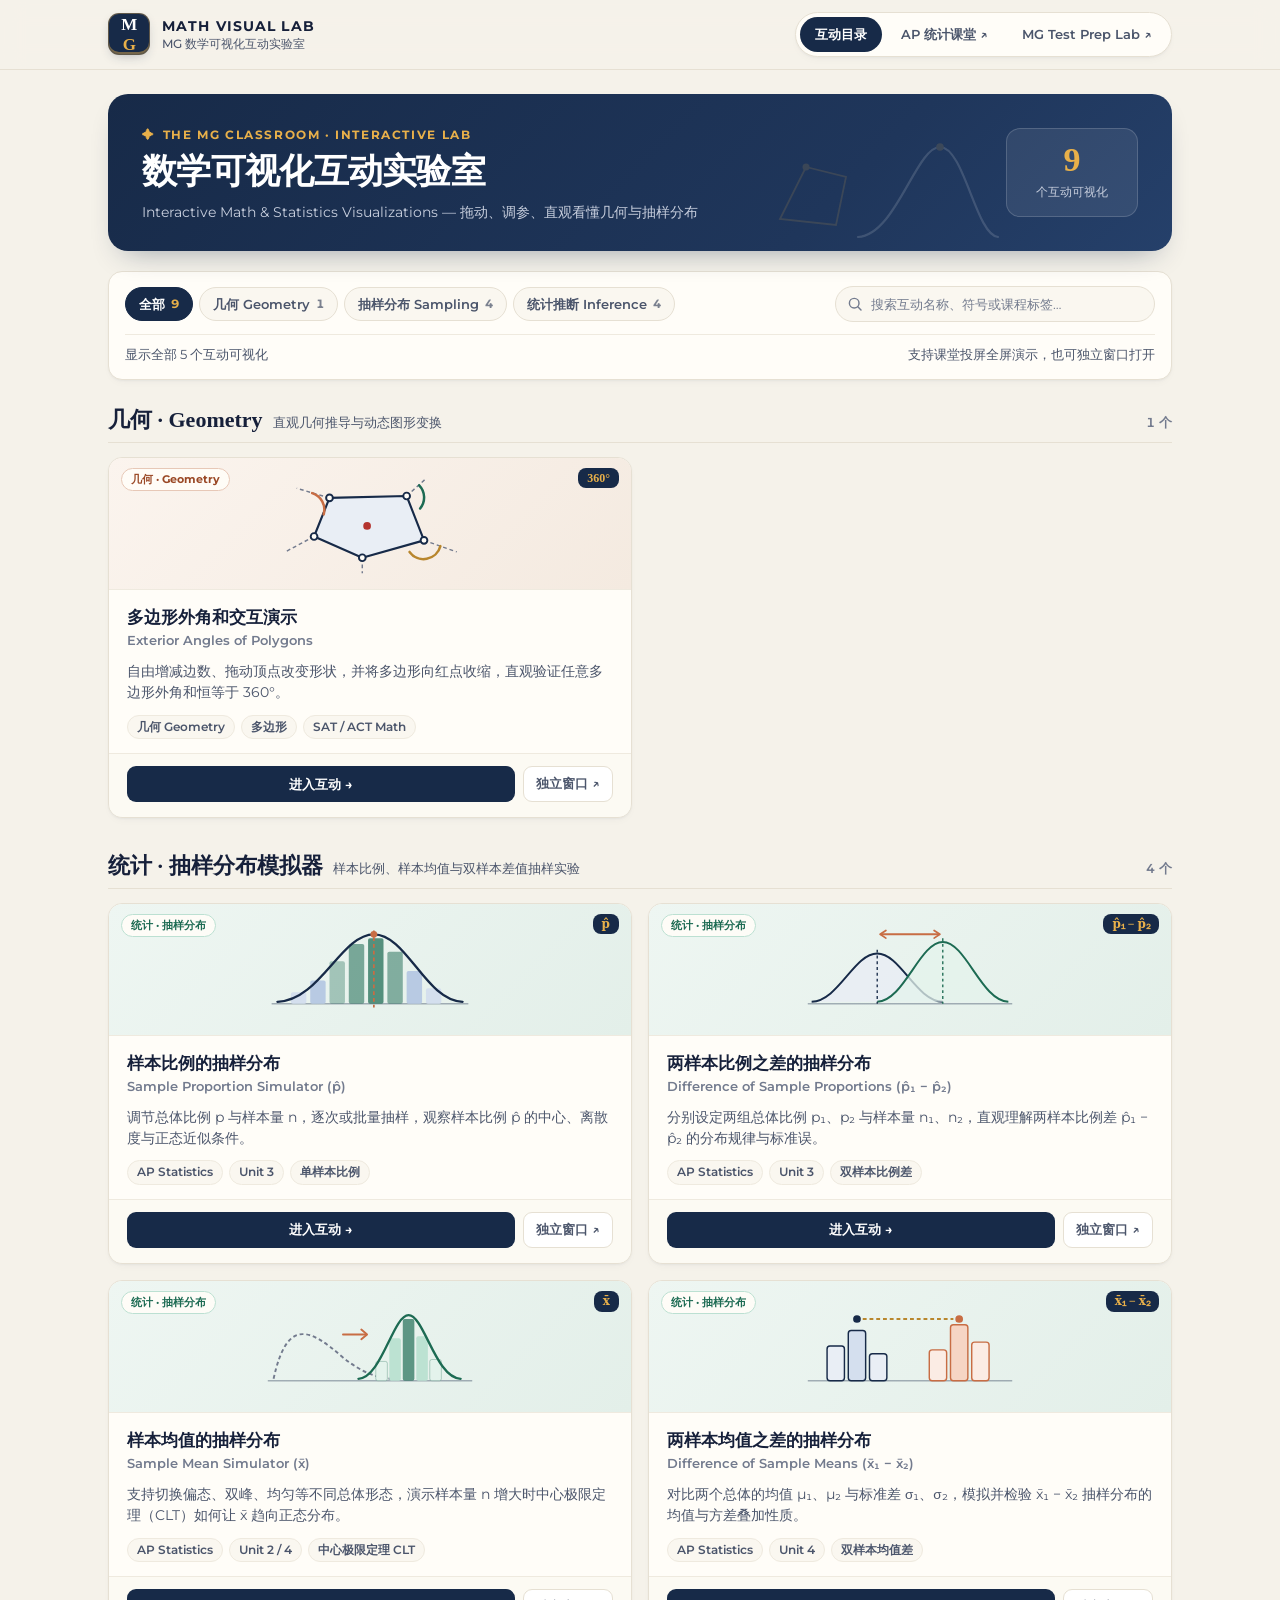
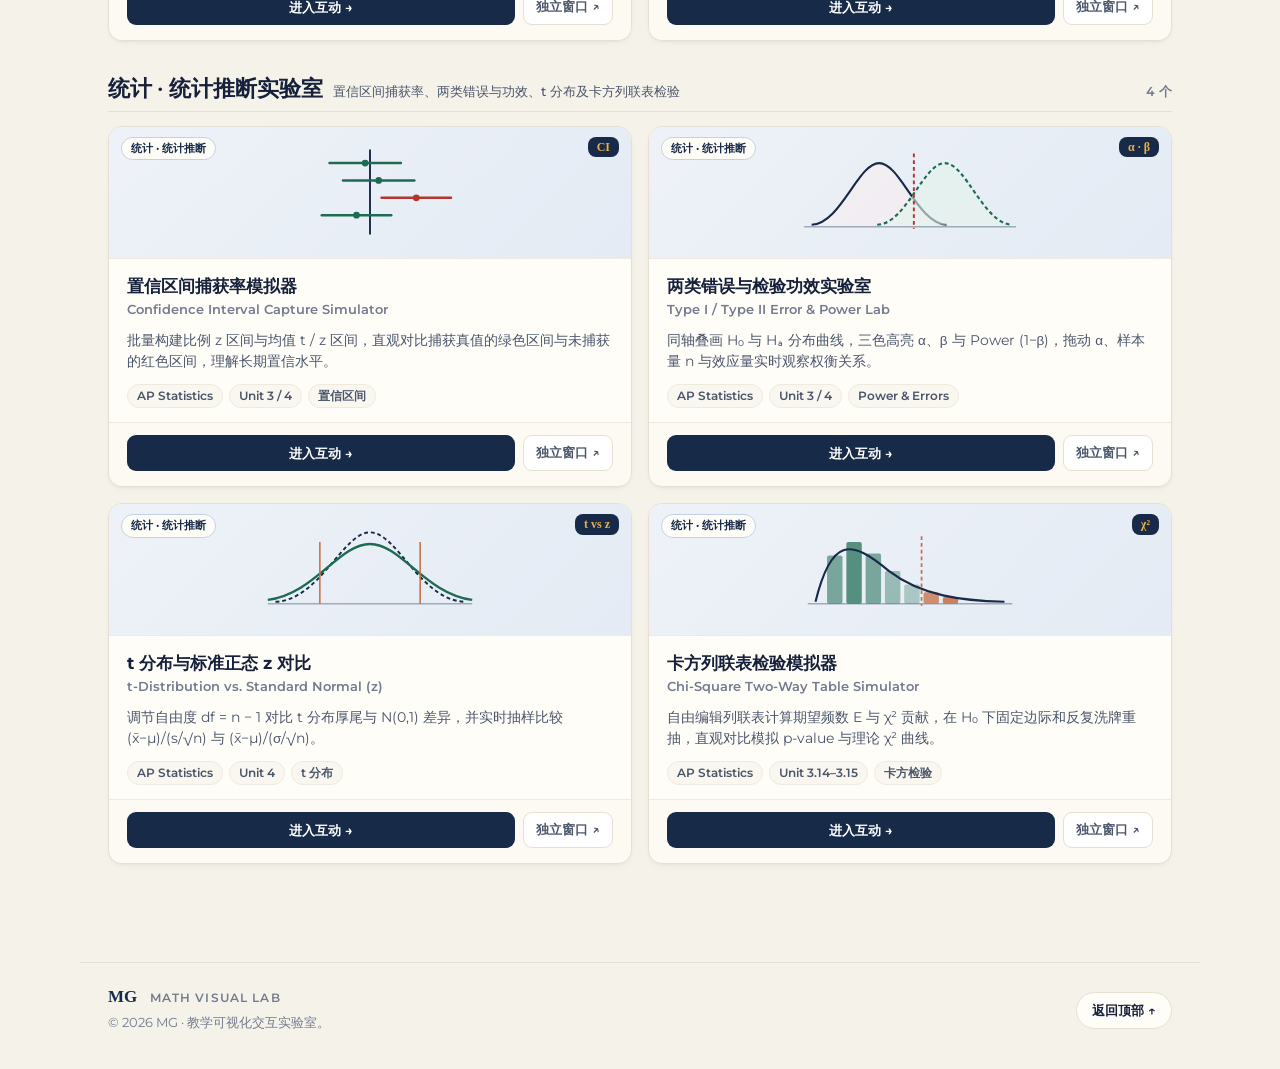
==== index.html @ a01792d6 "Add 4 AP Statistics inference simulators (CI capture, errors & power, t vs z, chi-square)" ====
<!doctype html>
<html lang="zh-CN">
<head>
<meta charset="utf-8">
<meta name="viewport" content="width=device-width, initial-scale=1">
<title>MG Math Visual Lab · 数学可视化互动实验室</title>
<meta name="description" content="MG 数学可视化互动实验室：整合几何交互演示与 AP Statistics 抽样分布模拟器。">
<link rel="icon" href="data:image/svg+xml,%3Csvg%20xmlns%3D%22http%3A%2F%2Fwww.w3.org%2F2000%2Fsvg%22%20viewBox%3D%220%200%2040%2040%22%3E%3Crect%20width%3D%2240%22%20height%3D%2240%22%20rx%3D%2210%22%20fill%3D%22%23172A48%22%2F%3E%3Ctext%20x%3D%2220%22%20y%3D%2226%22%20text-anchor%3D%22middle%22%20font-family%3D%22Georgia%2Cserif%22%20font-size%3D%2218%22%20font-weight%3D%22700%22%20fill%3D%22%23E8B04A%22%3EMG%3C%2Ftext%3E%3C%2Fsvg%3E">
<link rel="preload" href="fonts/Montserrat-Variable.woff2" as="font" type="font/woff2" crossorigin>
<link rel="stylesheet" href="styles.css?v=1">
</head>
<body>
<a class="skip" href="#main">跳转到内容</a>
<header class="site-header">
  <div class="header-inner">
    <a class="brand" href="index.html">
      <span class="mark" aria-hidden="true">M<em>G</em></span>
      <span class="brand-text">
        <strong>MATH VISUAL LAB</strong>
        <small>MG 数学可视化互动实验室</small>
      </span>
    </a>
    <nav class="site-nav" aria-label="主导航">
      <a href="index.html" aria-current="page">互动目录</a>
      <a href="https://stats.mgpreplab.com/" target="_blank" rel="noopener">AP 统计课堂 ↗</a>
      <a href="https://mgpreplab.com/" target="_blank" rel="noopener">MG Test Prep Lab ↗</a>
    </nav>
  </div>
</header>

<main id="main">
  <section class="hero">
    <div class="hero-copy">
      <p class="eyebrow"><span aria-hidden="true">✦</span> THE MG CLASSROOM · INTERACTIVE LAB</p>
      <h1>数学可视化互动实验室</h1>
      <p class="hero-sub">Interactive Math &amp; Statistics Visualizations — 拖动、调参、直观看懂几何与抽样分布</p>
    </div>
    <div class="hero-stat">
      <strong id="total-count">9</strong>
      <span>个互动可视化</span>
    </div>
  </section>

  <section class="toolbar" aria-label="筛选与搜索互动模块">
    <div class="toolbar-row">
      <div class="filter-pills" role="group" aria-label="按学科分类筛选">
        <button type="button" class="filter-pill" data-filter="all" aria-pressed="true">全部 <span class="pill-n" id="count-all">9</span></button>
        <button type="button" class="filter-pill" data-filter="geometry" aria-pressed="false">几何 Geometry <span class="pill-n" id="count-geometry">1</span></button>
        <button type="button" class="filter-pill" data-filter="sampling" aria-pressed="false">抽样分布 Sampling <span class="pill-n" id="count-sampling">4</span></button>
        <button type="button" class="filter-pill" data-filter="inference" aria-pressed="false">统计推断 Inference <span class="pill-n" id="count-inference">4</span></button>
      </div>
      <div class="search-box">
        <svg class="search-ico" viewBox="0 0 20 20" fill="none" stroke="currentColor" stroke-width="1.8" stroke-linecap="round" stroke-linejoin="round" aria-hidden="true">
          <circle cx="9" cy="9" r="6"/><path d="M13.5 13.5L17.5 17.5"/>
        </svg>
        <input type="search" id="filter-search" placeholder="搜索互动名称、符号或课程标签…" aria-label="搜索可视化互动">
        <button type="button" class="search-clear" id="filter-clear" aria-label="清空搜索" hidden>×</button>
      </div>
    </div>
    <div class="toolbar-meta">
      <span id="filter-status" aria-live="polite">显示全部 5 个互动可视化</span>
      <span>支持课堂投屏全屏演示，也可独立窗口打开</span>
    </div>
  </section>

  <div id="catalog-root"></div>

  <div class="empty-state" id="filter-empty" hidden>
    <strong>没有找到匹配的互动可视化</strong>
    <p>试试清空搜索关键词或切换回「全部」查看全部实验模块。</p>
    <button type="button" class="empty-reset" id="filter-reset">显示全部模块</button>
  </div>
</main>

<footer class="site-footer">
  <div class="footer-brand">
    <strong>MG <span>MATH VISUAL LAB</span></strong>
    <p>© 2026 MG · 教学可视化交互实验室。</p>
  </div>
  <a class="back-top" href="#main">返回顶部 ↑</a>
</footer>

<script src="tools.js?v=1"></script>
<script>
(() => {
  const tools = window.MG_MATH_TOOLS || [];
  const root = document.getElementById('catalog-root');
  const pills = [...document.querySelectorAll('.filter-pill')];
  const input = document.getElementById('filter-search');
  const clearBtn = document.getElementById('filter-clear');
  const statusEl = document.getElementById('filter-status');
  const emptyEl = document.getElementById('filter-empty');
  const resetBtn = document.getElementById('filter-reset');

  const GROUPS = [
    { key: 'geometry', title: '几何 · Geometry', sub: '直观几何推导与动态图形变换' },
    { key: 'sampling', title: '统计 · 抽样分布模拟器', sub: '样本比例、样本均值与双样本差值抽样实验' },
    { key: 'inference', title: '统计 · 统计推断实验室', sub: '置信区间捕获率、两类错误与功效、t 分布及卡方列联表检验' }
  ];

  const esc = s => String(s ?? '').replace(/[&<>"']/g, c => ({
    '&': '&amp;', '<': '&lt;', '>': '&gt;', '"': '&quot;', "'": '&#39;'
  }[c]));

  document.getElementById('total-count').textContent = tools.length;
  document.getElementById('count-all').textContent = tools.length;
  document.getElementById('count-geometry').textContent = tools.filter(t => t.category === 'geometry').length;
  document.getElementById('count-sampling').textContent = tools.filter(t => t.category === 'sampling').length;
  document.getElementById('count-inference').textContent = tools.filter(t => t.category === 'inference').length;

  root.innerHTML = GROUPS.map(group => {
    const items = tools.filter(t => t.category === group.key);
    if (!items.length) return '';
    return `
      <section class="cat-section" data-group="${group.key}" aria-labelledby="sec-${group.key}">
        <div class="cat-head">
          <div class="cat-title">
            <h2 id="sec-${group.key}">${esc(group.title)}</h2>
            <span class="cat-sub">${esc(group.sub)}</span>
          </div>
          <span class="cat-count">${items.length} 个</span>
        </div>
        <div class="tools-grid">
          ${items.map(item => `
            <article class="tool-card cat-${esc(item.category)}" data-cat="${esc(item.category)}" data-search="${esc((item.titleZh + ' ' + item.titleEn + ' ' + item.desc + ' ' + item.symbol + ' ' + item.tags.join(' ')).toLowerCase())}">
              <div class="tool-thumb">
                <span class="thumb-badge">${esc(item.categoryLabel)}</span>
                <span class="thumb-symbol">${esc(item.symbol)}</span>
                ${item.svg}
              </div>
              <div class="tool-body">
                <h3 class="tool-title-zh">${esc(item.titleZh)}</h3>
                <p class="tool-title-en" lang="en">${esc(item.titleEn)}</p>
                <p class="tool-desc">${esc(item.desc)}</p>
                <div class="tool-tags">
                  ${item.tags.map(tag => `<span class="tool-tag">${esc(tag)}</span>`).join('')}
                </div>
              </div>
              <div class="tool-foot">
                <a class="btn-primary" href="viewer.html?tool=${encodeURIComponent(item.id)}">进入互动 →</a>
                <a class="btn-secondary" href="${esc(item.path)}" target="_blank" rel="noopener" aria-label="在新窗口独立打开 ${esc(item.titleZh)}">独立窗口 ↗</a>
              </div>
            </article>
          `).join('')}
        </div>
      </section>
    `;
  }).join('');

  const sections = [...root.querySelectorAll('.cat-section')];
  const cards = [...root.querySelectorAll('.tool-card')];
  let activeFilter = 'all';

  function apply() {
    const q = (input.value || '').trim().toLowerCase();
    clearBtn.hidden = q.length === 0;
    let visible = 0;

    for (const card of cards) {
      const catOk = activeFilter === 'all' || card.dataset.cat === activeFilter;
      const textOk = !q || (card.dataset.search || '').includes(q);
      const show = catOk && textOk;
      card.hidden = !show;
      if (show) visible += 1;
    }

    for (const sec of sections) {
      const secCards = [...sec.querySelectorAll('.tool-card')];
      const shown = secCards.filter(c => !c.hidden).length;
      sec.hidden = shown === 0;
      const countEl = sec.querySelector('.cat-count');
      if (countEl) countEl.textContent = `${shown} 个`;
    }

    emptyEl.hidden = visible > 0;
    statusEl.textContent = (visible === tools.length && activeFilter === 'all' && !q)
      ? `显示全部 ${tools.length} 个互动可视化`
      : `已筛选显示 ${visible} / ${tools.length} 个互动可视化`;
  }

  for (const pill of pills) {
    pill.addEventListener('click', () => {
      activeFilter = pill.dataset.filter;
      for (const p of pills) p.setAttribute('aria-pressed', String(p === pill));
      apply();
    });
  }

  input.addEventListener('input', apply);
  clearBtn.addEventListener('click', () => {
    input.value = '';
    input.focus();
    apply();
  });
  resetBtn.addEventListener('click', () => {
    activeFilter = 'all';
    input.value = '';
    for (const p of pills) p.setAttribute('aria-pressed', String(p.dataset.filter === 'all'));
    apply();
  });
})();
</script>
</body>
</html>
---- styles.css ----
/* ==========================================================
   MG Math Visual Lab — Warm Paper Academic Design System
   Self-hosted Montserrat + editorial serif; zero external dependencies.
   ========================================================== */
@font-face {
  font-family: "Montserrat";
  src: url("fonts/Montserrat-Variable.woff2") format("woff2");
  font-style: normal;
  font-weight: 100 900;
  font-display: swap;
}

:root {
  --ground: #F5F2EA;
  --surface: #FFFDF8;
  --surface-2: #FAF7F0;
  --line: #E6E0D3;
  --line-soft: #EFEADF;
  --navy: #172A48;
  --navy-2: #223B63;
  --navy-soft: #E9EEF5;
  --navy-text: #C7CEDD;
  --ink: #16203A;
  --ink-2: #4B556B;
  --ink-3: #737B8E;
  --accent: #C86D44;
  --accent-soft: #FBECE4;
  --gold: #B8862D;
  --gold-soft: #FBF1DB;
  --gold-bright: #E8B04A;
  --sage: #1D6B53;
  --sage-soft: #E4F3EC;
  --serif: "Iowan Old Style", "Palatino Linotype", "Charter", "Georgia", "Songti SC", "STSong", "Noto Serif SC", serif;
  --sans: "Montserrat", -apple-system, BlinkMacSystemFont, "Segoe UI", "PingFang SC", "Hiragino Sans GB", "Microsoft YaHei", "Noto Sans SC", sans-serif;
  --r-sm: 8px;
  --r-md: 14px;
  --r-lg: 20px;
  --shadow-sm: 0 1px 2px rgba(23, 42, 72, 0.04), 0 4px 12px -6px rgba(23, 42, 72, 0.08);
  --shadow-md: 0 2px 6px rgba(23, 42, 72, 0.05), 0 14px 28px -12px rgba(23, 42, 72, 0.14);
  --t: background-color 0.16s ease, border-color 0.16s ease, color 0.16s ease, box-shadow 0.18s ease, transform 0.16s ease;
}

*, *::before, *::after {
  box-sizing: border-box;
}

html {
  scroll-behavior: smooth;
  -webkit-text-size-adjust: 100%;
}

body {
  margin: 0;
  min-height: 100vh;
  display: flex;
  flex-direction: column;
  background: var(--ground);
  color: var(--ink);
  font: 400 15px/1.6 var(--sans);
  -webkit-font-smoothing: antialiased;
}

a {
  color: inherit;
  text-decoration: none;
}

button, input, select {
  font: inherit;
  color: inherit;
}

:focus-visible {
  outline: 2.5px solid var(--gold);
  outline-offset: 2px;
  border-radius: var(--r-sm);
}

.skip {
  position: fixed;
  left: 16px;
  top: -100px;
  z-index: 100;
  padding: 10px 16px;
  border-radius: var(--r-sm);
  background: var(--navy);
  color: #fff;
  font-size: 13px;
  font-weight: 600;
  box-shadow: var(--shadow-md);
}

.skip:focus {
  top: 12px;
}

[hidden] {
  display: none !important;
}

/* ---------- Header ---------- */
.site-header {
  position: sticky;
  top: 0;
  z-index: 40;
  background: rgba(245, 242, 234, 0.9);
  backdrop-filter: saturate(1.2) blur(12px);
  -webkit-backdrop-filter: saturate(1.2) blur(12px);
  border-bottom: 1px solid var(--line);
}

.header-inner {
  width: 100%;
  max-width: 1120px;
  margin: 0 auto;
  padding: 12px 28px;
  display: flex;
  align-items: center;
  justify-content: space-between;
  gap: 20px;
}

.brand {
  display: inline-flex;
  align-items: center;
  gap: 12px;
  min-width: 0;
}

.mark {
  flex: none;
  width: 42px;
  height: 42px;
  border-radius: 11px;
  background: var(--navy);
  color: #fff;
  display: grid;
  place-items: center;
  font: 700 17px/1 var(--serif);
  letter-spacing: -0.04em;
  border: 1px solid rgba(232, 176, 74, 0.35);
  box-shadow: inset 0 -2px 0 rgba(232, 176, 74, 0.45), 0 4px 12px -4px rgba(23, 42, 72, 0.32);
  transition: var(--t);
}

.mark em {
  font-style: normal;
  color: var(--gold-bright);
}

.brand:hover .mark {
  background: var(--navy-2);
  transform: translateY(-1px);
}

.brand-text {
  display: flex;
  flex-direction: column;
  line-height: 1.2;
}

.brand-text strong {
  font-size: 14px;
  font-weight: 700;
  letter-spacing: 0.08em;
  color: var(--ink);
}

.brand-text small {
  margin-top: 2px;
  font-size: 12px;
  font-weight: 500;
  color: var(--ink-2);
}

.site-nav {
  display: flex;
  align-items: center;
  gap: 4px;
  padding: 4px;
  background: var(--surface);
  border: 1px solid var(--line);
  border-radius: 999px;
  box-shadow: var(--shadow-sm);
}

.site-nav a {
  padding: 7px 15px;
  border-radius: 999px;
  font-size: 13px;
  font-weight: 600;
  color: var(--ink-2);
  white-space: nowrap;
  transition: var(--t);
}

.site-nav a:hover {
  background: var(--surface-2);
  color: var(--ink);
}

.site-nav a[aria-current="page"] {
  background: var(--navy);
  color: #fff;
}

/* ---------- Main Container ---------- */
main {
  width: 100%;
  max-width: 1120px;
  margin: 0 auto;
  padding: 24px 28px 64px;
  flex: 1;
}

/* ---------- Compact Navy Editorial Hero ---------- */
.hero {
  position: relative;
  overflow: hidden;
  display: flex;
  align-items: center;
  justify-content: space-between;
  gap: 24px;
  margin-bottom: 20px;
  padding: 28px 34px;
  border-radius: var(--r-lg);
  background: linear-gradient(135deg, #172A48 0%, #1F365B 68%, #25406A 100%);
  color: #fff;
  box-shadow: 0 14px 30px -16px rgba(23, 42, 72, 0.45);
}

.hero::after {
  content: "";
  position: absolute;
  right: 170px;
  bottom: 0;
  width: 260px;
  height: 126px;
  pointer-events: none;
  opacity: 0.14;
  background: url("data:image/svg+xml,%3Csvg xmlns='http://www.w3.org/2000/svg' viewBox='0 0 260 126'%3E%3Cpolygon points='38,94 64,42 104,52 94,100' fill='none' stroke='%23E8B04A' stroke-width='1.8'/%3E%3Ccircle cx='64' cy='42' r='3.5' fill='%23E8B04A'/%3E%3Cpath d='M116 112 C 154 110, 174 22, 198 22 S 234 110, 256 112' fill='none' stroke='%23FFFFFF' stroke-width='2.2' stroke-linecap='round'/%3E%3Ccircle cx='198' cy='22' r='3.8' fill='%23E8B04A'/%3E%3C/svg%3E") no-repeat center / contain;
}

.hero-copy {
  position: relative;
  z-index: 1;
  min-width: 0;
}

.eyebrow {
  display: inline-flex;
  align-items: center;
  gap: 7px;
  margin: 0 0 8px;
  font-size: 11.5px;
  font-weight: 700;
  letter-spacing: 0.14em;
  text-transform: uppercase;
  color: var(--gold-bright);
}

.hero h1 {
  margin: 0;
  font: 600 clamp(25px, 3.2vw, 35px)/1.16 var(--serif);
  letter-spacing: -0.02em;
  color: #fff;
}

.hero-sub {
  margin: 8px 0 0;
  font-size: 14px;
  color: var(--navy-text);
  max-width: 600px;
}

.hero-stat {
  position: relative;
  z-index: 1;
  flex: none;
  display: flex;
  flex-direction: column;
  align-items: center;
  justify-content: center;
  min-width: 132px;
  padding: 14px 18px;
  border-radius: var(--r-md);
  background: rgba(255, 255, 255, 0.08);
  border: 1px solid rgba(255, 255, 255, 0.16);
  text-align: center;
}

.hero-stat strong {
  font: 600 34px/1 var(--serif);
  color: var(--gold-bright);
  font-variant-numeric: tabular-nums;
}

.hero-stat span {
  margin-top: 5px;
  font-size: 12px;
  font-weight: 500;
  color: var(--navy-text);
  white-space: nowrap;
}

/* ---------- Toolbar ---------- */
.toolbar {
  display: flex;
  flex-direction: column;
  gap: 12px;
  margin-bottom: 26px;
  padding: 14px 16px;
  border-radius: var(--r-md);
  background: var(--surface);
  border: 1px solid var(--line);
  box-shadow: var(--shadow-sm);
}

.toolbar-row {
  display: flex;
  align-items: center;
  justify-content: space-between;
  gap: 12px;
  flex-wrap: wrap;
}

.filter-pills {
  display: flex;
  align-items: center;
  gap: 6px;
  flex-wrap: wrap;
}

.filter-pill {
  display: inline-flex;
  align-items: center;
  gap: 6px;
  min-height: 34px;
  padding: 0 13px;
  border-radius: 999px;
  border: 1px solid var(--line);
  background: var(--surface-2);
  color: var(--ink-2);
  font-size: 13px;
  font-weight: 600;
  cursor: pointer;
  transition: var(--t);
}

.filter-pill:hover {
  border-color: #CFC6B4;
  color: var(--ink);
  background: #fff;
}

.filter-pill[aria-pressed="true"] {
  background: var(--navy);
  border-color: var(--navy);
  color: #fff;
}

.filter-pill .pill-n {
  font-size: 11.5px;
  font-weight: 700;
  opacity: 0.72;
  font-variant-numeric: tabular-nums;
}

.filter-pill[aria-pressed="true"] .pill-n {
  color: var(--gold-bright);
  opacity: 1;
}

.search-box {
  position: relative;
  display: flex;
  align-items: center;
  flex: 1 1 240px;
  max-width: 320px;
  min-width: 200px;
}

.search-ico {
  position: absolute;
  left: 12px;
  width: 16px;
  height: 16px;
  color: var(--ink-3);
  pointer-events: none;
}

.search-box input {
  width: 100%;
  height: 36px;
  padding: 0 32px 0 35px;
  border-radius: 999px;
  border: 1px solid var(--line);
  background: var(--surface-2);
  font-size: 13px;
  color: var(--ink);
  transition: var(--t);
}

.search-box input::placeholder {
  color: var(--ink-3);
}

.search-box input:focus {
  outline: none;
  background: #fff;
  border-color: var(--navy);
  box-shadow: 0 0 0 3px rgba(23, 42, 72, 0.1);
}

.search-clear {
  position: absolute;
  right: 6px;
  width: 24px;
  height: 24px;
  border: 0;
  border-radius: 50%;
  background: var(--line-soft);
  color: var(--ink-2);
  font-size: 14px;
  line-height: 1;
  cursor: pointer;
  display: grid;
  place-items: center;
}

.toolbar-meta {
  display: flex;
  align-items: center;
  justify-content: space-between;
  gap: 12px;
  flex-wrap: wrap;
  padding-top: 10px;
  border-top: 1px solid var(--line-soft);
  font-size: 12.5px;
  color: var(--ink-2);
}

/* ---------- Category Sections & Tool Cards ---------- */
.cat-section {
  margin-bottom: 34px;
}

.cat-head {
  display: flex;
  align-items: baseline;
  justify-content: space-between;
  gap: 12px;
  flex-wrap: wrap;
  margin-bottom: 14px;
  padding-bottom: 8px;
  border-bottom: 1px solid var(--line);
}

.cat-title {
  display: flex;
  align-items: baseline;
  gap: 10px;
  flex-wrap: wrap;
}

.cat-head h2 {
  margin: 0;
  font: 600 22px/1.25 var(--serif);
  color: var(--ink);
}

.cat-sub {
  font-size: 13px;
  font-weight: 500;
  color: var(--ink-2);
}

.cat-count {
  font-size: 12.5px;
  font-weight: 600;
  color: var(--ink-3);
  font-variant-numeric: tabular-nums;
}

.tools-grid {
  display: grid;
  grid-template-columns: repeat(2, minmax(0, 1fr));
  gap: 16px;
}

.tool-card {
  display: flex;
  flex-direction: column;
  overflow: hidden;
  border-radius: var(--r-md);
  background: var(--surface);
  border: 1px solid var(--line);
  box-shadow: var(--shadow-sm);
  transition: var(--t);
}

.tool-card:hover {
  border-color: #CFC6B4;
  box-shadow: var(--shadow-md);
  transform: translateY(-2px);
}

.tool-thumb {
  position: relative;
  height: 132px;
  padding: 12px 16px;
  background: linear-gradient(135deg, var(--surface-2) 0%, #F2EDE1 100%);
  border-bottom: 1px solid var(--line-soft);
  display: flex;
  align-items: center;
  justify-content: center;
}

.tool-card.cat-geometry .tool-thumb {
  background: linear-gradient(135deg, #FBF4EE 0%, #F4EAE0 100%);
}

.tool-card.cat-sampling .tool-thumb {
  background: linear-gradient(135deg, #EEF6F2 0%, #E3EFE9 100%);
}

.tool-card.cat-inference .tool-thumb {
  background: linear-gradient(135deg, #EEF2F8 0%, #E4EBF4 100%);
}

.tool-thumb svg {
  width: 100%;
  max-width: 260px;
  height: 108px;
}

.thumb-badge {
  position: absolute;
  top: 10px;
  left: 12px;
  padding: 2px 9px;
  border-radius: 999px;
  font-size: 11px;
  font-weight: 700;
  background: rgba(255, 253, 248, 0.92);
  border: 1px solid var(--line);
  color: var(--ink);
}

.cat-geometry .thumb-badge {
  color: #9A4825;
  border-color: #E7C8B7;
}

.cat-sampling .thumb-badge {
  color: var(--sage);
  border-color: #BCE0D2;
}

.cat-inference .thumb-badge {
  color: var(--navy);
  border-color: #C3D1E4;
}

.thumb-symbol {
  position: absolute;
  top: 10px;
  right: 12px;
  padding: 2px 9px;
  border-radius: 8px;
  background: var(--navy);
  color: var(--gold-bright);
  font: 700 12px/1.4 var(--serif);
}

.tool-body {
  flex: 1;
  padding: 16px 18px 14px;
  display: flex;
  flex-direction: column;
}

.tool-title-zh {
  margin: 0;
  font-size: 17px;
  font-weight: 700;
  line-height: 1.3;
  color: var(--ink);
}

.tool-title-en {
  margin: 3px 0 0;
  font-size: 12.5px;
  font-weight: 600;
  color: var(--ink-3);
}

.tool-desc {
  margin: 10px 0 12px;
  font-size: 13.5px;
  line-height: 1.55;
  color: var(--ink-2);
}

.tool-tags {
  display: flex;
  flex-wrap: wrap;
  gap: 6px;
  margin-top: auto;
}

.tool-tag {
  padding: 2px 9px;
  border-radius: 999px;
  background: var(--surface-2);
  border: 1px solid var(--line-soft);
  font-size: 11.5px;
  font-weight: 600;
  color: var(--ink-2);
}

.tool-foot {
  display: flex;
  align-items: center;
  gap: 8px;
  padding: 12px 18px 15px;
  border-top: 1px solid var(--line-soft);
  background: rgba(250, 247, 240, 0.55);
}

.btn-primary {
  flex: 1;
  display: inline-flex;
  align-items: center;
  justify-content: center;
  gap: 6px;
  min-height: 36px;
  padding: 0 14px;
  border-radius: 9px;
  background: var(--navy);
  color: #fff;
  font-size: 13px;
  font-weight: 650;
  transition: var(--t);
}

.btn-primary:hover {
  background: var(--navy-2);
}

.btn-secondary {
  display: inline-flex;
  align-items: center;
  justify-content: center;
  gap: 5px;
  min-height: 36px;
  padding: 0 12px;
  border-radius: 9px;
  background: #fff;
  border: 1px solid var(--line);
  color: var(--ink-2);
  font-size: 12.5px;
  font-weight: 600;
  white-space: nowrap;
  transition: var(--t);
}

.btn-secondary:hover {
  border-color: var(--navy);
  color: var(--navy);
  background: var(--navy-soft);
}

/* ---------- Empty State & Footer ---------- */
.empty-state {
  padding: 40px 24px;
  border-radius: var(--r-md);
  background: var(--surface);
  border: 1px dashed var(--line);
  text-align: center;
  color: var(--ink-2);
}

.empty-state strong {
  display: block;
  font-size: 16px;
  color: var(--ink);
  margin-bottom: 6px;
}

.empty-state p {
  margin: 0 0 14px;
  font-size: 13.5px;
}

.empty-reset {
  padding: 7px 16px;
  border-radius: 999px;
  border: 1px solid var(--navy);
  background: var(--navy);
  color: #fff;
  font-size: 13px;
  font-weight: 600;
  cursor: pointer;
}

.site-footer {
  width: 100%;
  max-width: 1120px;
  margin: 0 auto;
  padding: 24px 28px 36px;
  border-top: 1px solid var(--line);
  display: flex;
  align-items: center;
  justify-content: space-between;
  gap: 20px;
  color: var(--ink-3);
  font-size: 12.5px;
}

.footer-brand strong {
  font: 700 17px/1.2 var(--serif);
  color: var(--navy);
}

.footer-brand strong span {
  margin-left: 8px;
  font: 600 11.5px/1 var(--sans);
  letter-spacing: 0.1em;
  color: var(--ink-3);
}

.footer-brand p {
  margin: 5px 0 0;
}

.back-top {
  flex: none;
  padding: 7px 15px;
  border-radius: 999px;
  border: 1px solid var(--line);
  background: var(--surface);
  color: var(--ink);
  font-size: 13px;
  font-weight: 600;
  white-space: nowrap;
}

.back-top:hover {
  border-color: var(--navy);
  background: var(--navy);
  color: #fff;
}

/* ---------- Unified Viewer Shell (viewer.html) ---------- */
body.viewer-page {
  height: 100dvh;
  min-height: 0;
  overflow: hidden;
  background: var(--navy);
}

.viewer-bar {
  flex: none;
  min-height: 52px;
  padding: 8px 16px;
  background: var(--navy);
  color: #fff;
  border-bottom: 1px solid rgba(255, 255, 255, 0.14);
  display: flex;
  align-items: center;
  justify-content: space-between;
  gap: 12px;
}

.viewer-left {
  display: flex;
  align-items: center;
  gap: 10px;
  min-width: 0;
}

.viewer-back {
  display: inline-flex;
  align-items: center;
  gap: 5px;
  min-height: 34px;
  padding: 0 12px;
  border-radius: 999px;
  background: rgba(255, 255, 255, 0.1);
  border: 1px solid rgba(255, 255, 255, 0.18);
  color: #fff;
  font-size: 12.5px;
  font-weight: 600;
  white-space: nowrap;
  transition: var(--t);
}

.viewer-back:hover {
  background: rgba(255, 255, 255, 0.2);
}

.viewer-cat {
  flex: none;
  padding: 2px 9px;
  border-radius: 999px;
  background: rgba(232, 176, 74, 0.18);
  border: 1px solid rgba(232, 176, 74, 0.35);
  color: var(--gold-bright);
  font-size: 11px;
  font-weight: 700;
  white-space: nowrap;
}

.viewer-title {
  margin: 0;
  font-size: 14.5px;
  font-weight: 650;
  color: #fff;
  white-space: nowrap;
  overflow: hidden;
  text-overflow: ellipsis;
}

.viewer-title small {
  margin-left: 8px;
  font-size: 12px;
  font-weight: 500;
  color: var(--navy-text);
}

.viewer-right {
  display: flex;
  align-items: center;
  gap: 8px;
  flex: none;
}

.viewer-select {
  min-height: 34px;
  max-width: 240px;
  padding: 0 10px;
  border-radius: 8px;
  border: 1px solid rgba(255, 255, 255, 0.22);
  background: rgba(255, 255, 255, 0.1);
  color: #fff;
  font-size: 12.5px;
  font-weight: 600;
  cursor: pointer;
}

.viewer-select option,
.viewer-select optgroup {
  background: #172A48;
  color: #fff;
}

.viewer-btn {
  display: inline-flex;
  align-items: center;
  justify-content: center;
  gap: 5px;
  min-height: 34px;
  padding: 0 12px;
  border-radius: 8px;
  border: 1px solid rgba(255, 255, 255, 0.2);
  background: rgba(255, 255, 255, 0.08);
  color: #fff;
  font-size: 12.5px;
  font-weight: 600;
  cursor: pointer;
  white-space: nowrap;
  transition: var(--t);
}

.viewer-btn:hover {
  background: rgba(255, 255, 255, 0.18);
}

.viewer-btn.is-gold {
  background: var(--gold-bright);
  border-color: var(--gold-bright);
  color: var(--navy);
}

.viewer-btn.is-gold:hover {
  background: #f0be60;
}

.viewer-frame {
  flex: 1;
  width: 100%;
  min-height: 0;
  border: 0;
  background: #fff;
}

/* ---------- Responsive ---------- */
@media (max-width: 900px) {
  .viewer-title small,
  .viewer-cat {
    display: none;
  }
}

@media (max-width: 760px) {
  .tools-grid {
    grid-template-columns: 1fr;
  }
}

@media (max-width: 600px) {
  .header-inner {
    padding: 12px 16px;
    flex-direction: column;
    align-items: stretch;
    gap: 10px;
  }

  .site-nav {
    width: 100%;
    display: grid;
    grid-template-columns: repeat(3, minmax(0, 1fr));
  }

  .site-nav a {
    padding: 8px 4px;
    text-align: center;
    font-size: 12px;
  }

  main {
    padding: 16px 16px 44px;
  }

  .hero {
    flex-direction: column;
    align-items: flex-start;
    padding: 22px 20px;
    gap: 14px;
  }

  .hero::after {
    right: -20px;
    bottom: -6px;
    width: 180px;
    height: 90px;
  }

  .hero-stat {
    flex-direction: row;
    gap: 10px;
    min-width: 0;
    padding: 9px 14px;
  }

  .hero-stat strong {
    font-size: 24px;
  }

  .hero-stat span {
    margin-top: 0;
  }

  .search-box {
    max-width: none;
    width: 100%;
  }

  .viewer-bar {
    padding: 8px 10px;
    flex-wrap: wrap;
    gap: 8px;
  }

  .viewer-left {
    width: 100%;
  }

  .viewer-right {
    width: 100%;
  }

  .viewer-select {
    flex: 1;
    max-width: none;
  }

  .site-footer {
    padding: 20px 16px 32px;
    flex-direction: column;
    align-items: flex-start;
  }
}

@media (prefers-reduced-motion: reduce) {
  html {
    scroll-behavior: auto;
  }
  *, *::before, *::after {
    transition: none !important;
  }
}
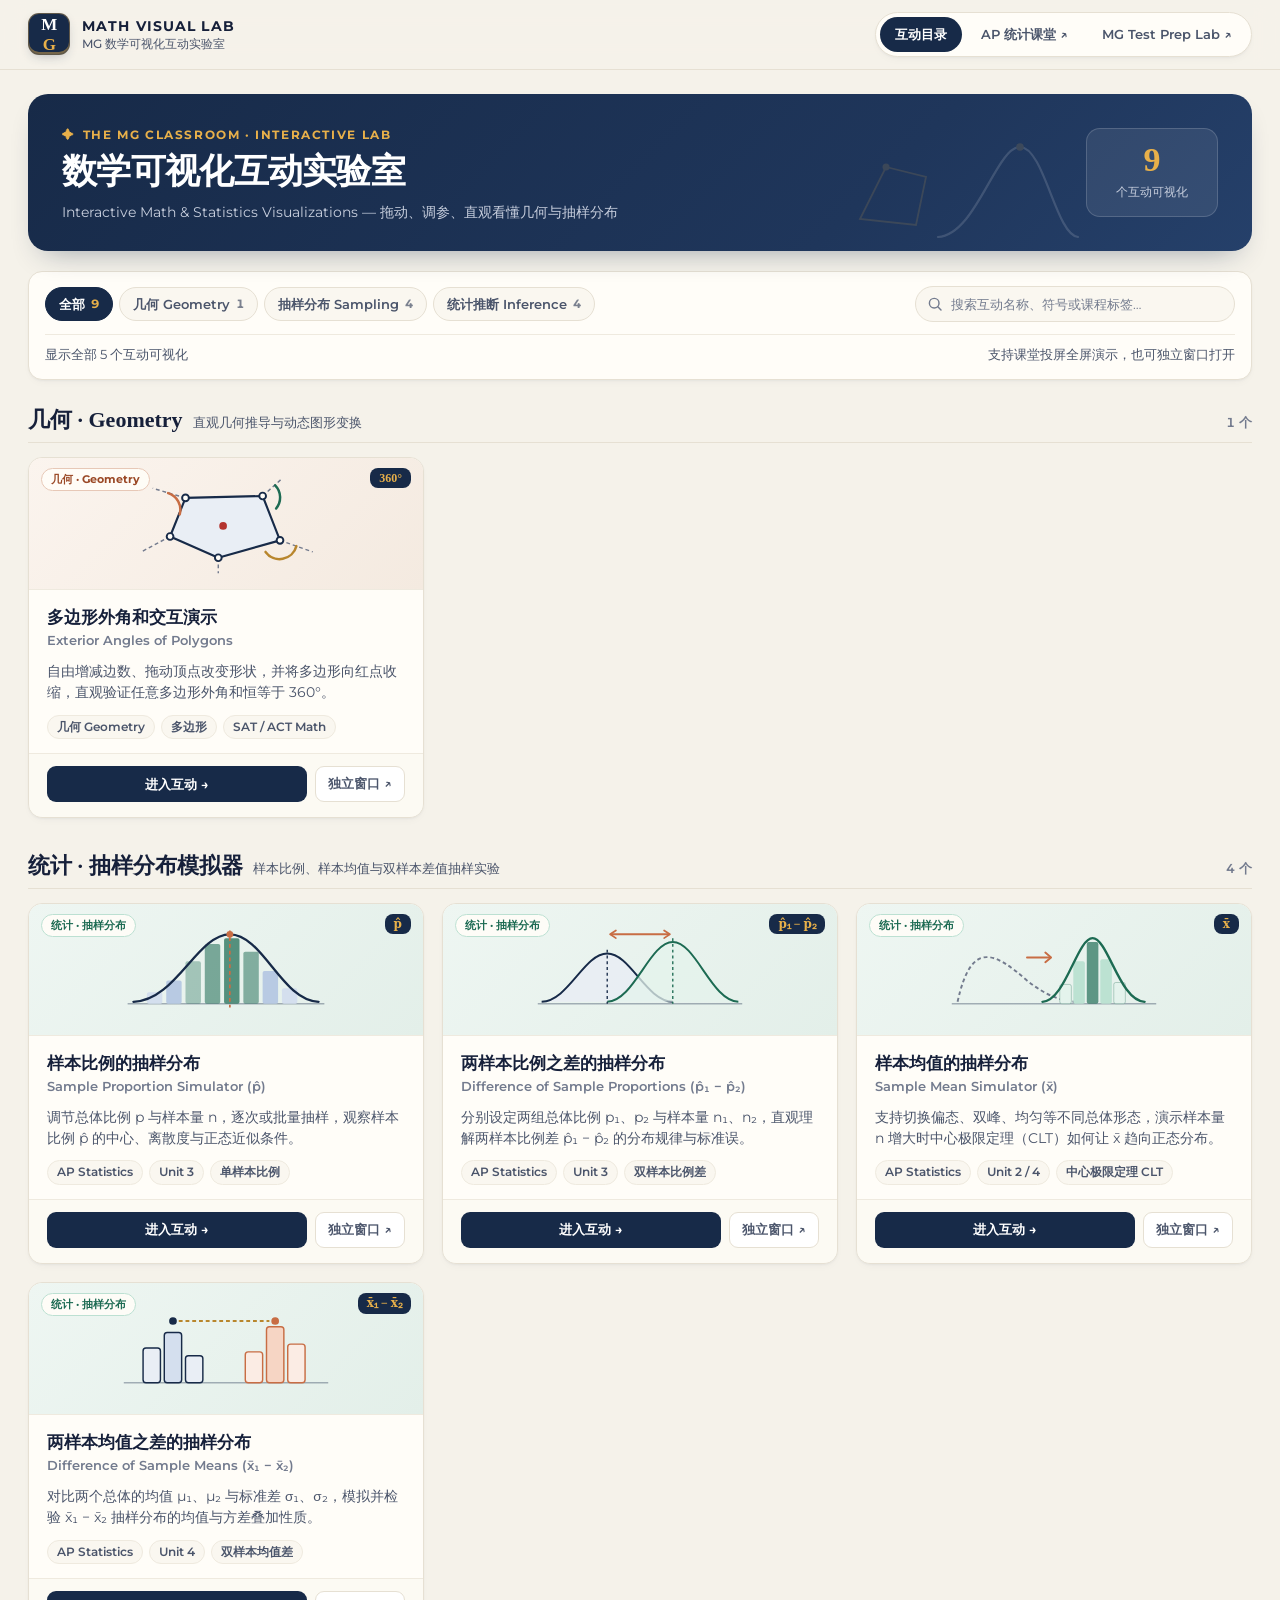
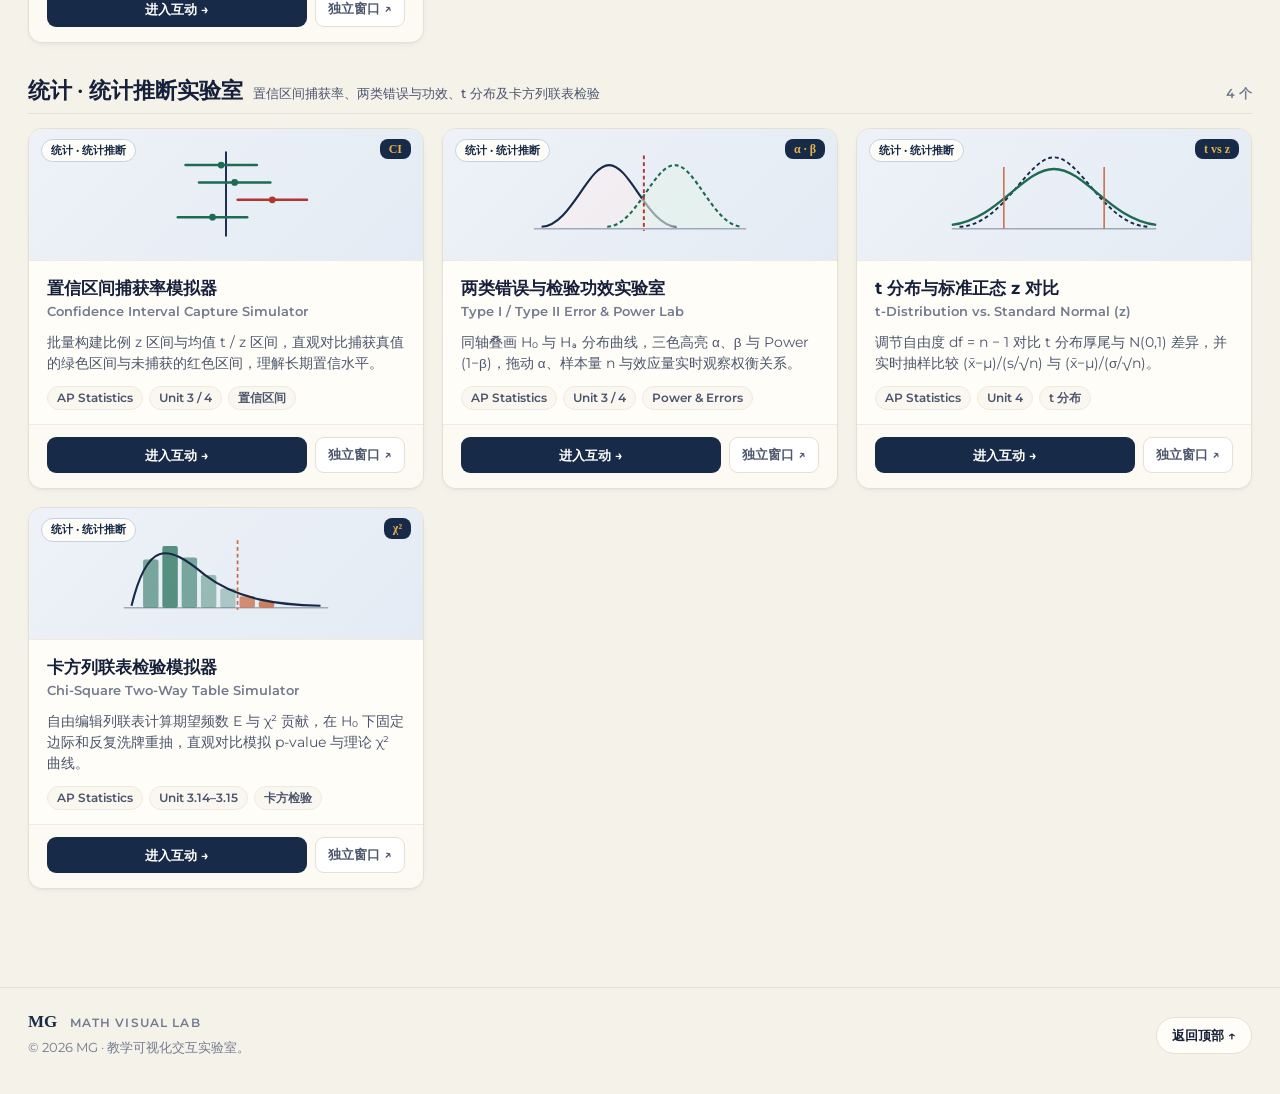
==== commit 4f19e4c5: "Widen catalog layout to 1360px with 3-column tool grid" ====
--- a/index.html
+++ b/index.html
@@ -7,7 +7,7 @@
 <meta name="description" content="MG 数学可视化互动实验室：整合几何交互演示与 AP Statistics 抽样分布模拟器。">
 <link rel="icon" href="data:image/svg+xml,%3Csvg%20xmlns%3D%22http%3A%2F%2Fwww.w3.org%2F2000%2Fsvg%22%20viewBox%3D%220%200%2040%2040%22%3E%3Crect%20width%3D%2240%22%20height%3D%2240%22%20rx%3D%2210%22%20fill%3D%22%23172A48%22%2F%3E%3Ctext%20x%3D%2220%22%20y%3D%2226%22%20text-anchor%3D%22middle%22%20font-family%3D%22Georgia%2Cserif%22%20font-size%3D%2218%22%20font-weight%3D%22700%22%20fill%3D%22%23E8B04A%22%3EMG%3C%2Ftext%3E%3C%2Fsvg%3E">
 <link rel="preload" href="fonts/Montserrat-Variable.woff2" as="font" type="font/woff2" crossorigin>
-<link rel="stylesheet" href="styles.css?v=1">
+<link rel="stylesheet" href="styles.css?v=2">
 </head>
 <body>
 <a class="skip" href="#main">跳转到内容</a>
@@ -80,7 +80,7 @@
   <a class="back-top" href="#main">返回顶部 ↑</a>
 </footer>
 
-<script src="tools.js?v=1"></script>
+<script src="tools.js?v=2"></script>
 <script>
 (() => {
   const tools = window.MG_MATH_TOOLS || [];
--- a/styles.css
+++ b/styles.css
@@ -111,7 +111,7 @@
 
 .header-inner {
   width: 100%;
-  max-width: 1120px;
+  max-width: 1360px;
   margin: 0 auto;
   padding: 12px 28px;
   display: flex;
@@ -207,7 +207,7 @@
 /* ---------- Main Container ---------- */
 main {
   width: 100%;
-  max-width: 1120px;
+  max-width: 1360px;
   margin: 0 auto;
   padding: 24px 28px 64px;
   flex: 1;
@@ -484,8 +484,8 @@
 
 .tools-grid {
   display: grid;
-  grid-template-columns: repeat(2, minmax(0, 1fr));
-  gap: 16px;
+  grid-template-columns: repeat(3, minmax(0, 1fr));
+  gap: 18px;
 }
 
 .tool-card {
@@ -706,7 +706,7 @@
 
 .site-footer {
   width: 100%;
-  max-width: 1120px;
+  max-width: 1360px;
   margin: 0 auto;
   padding: 24px 28px 36px;
   border-top: 1px solid var(--line);
@@ -903,7 +903,13 @@
   }
 }
 
-@media (max-width: 760px) {
+@media (max-width: 1020px) {
+  .tools-grid {
+    grid-template-columns: repeat(2, minmax(0, 1fr));
+  }
+}
+
+@media (max-width: 680px) {
   .tools-grid {
     grid-template-columns: 1fr;
   }
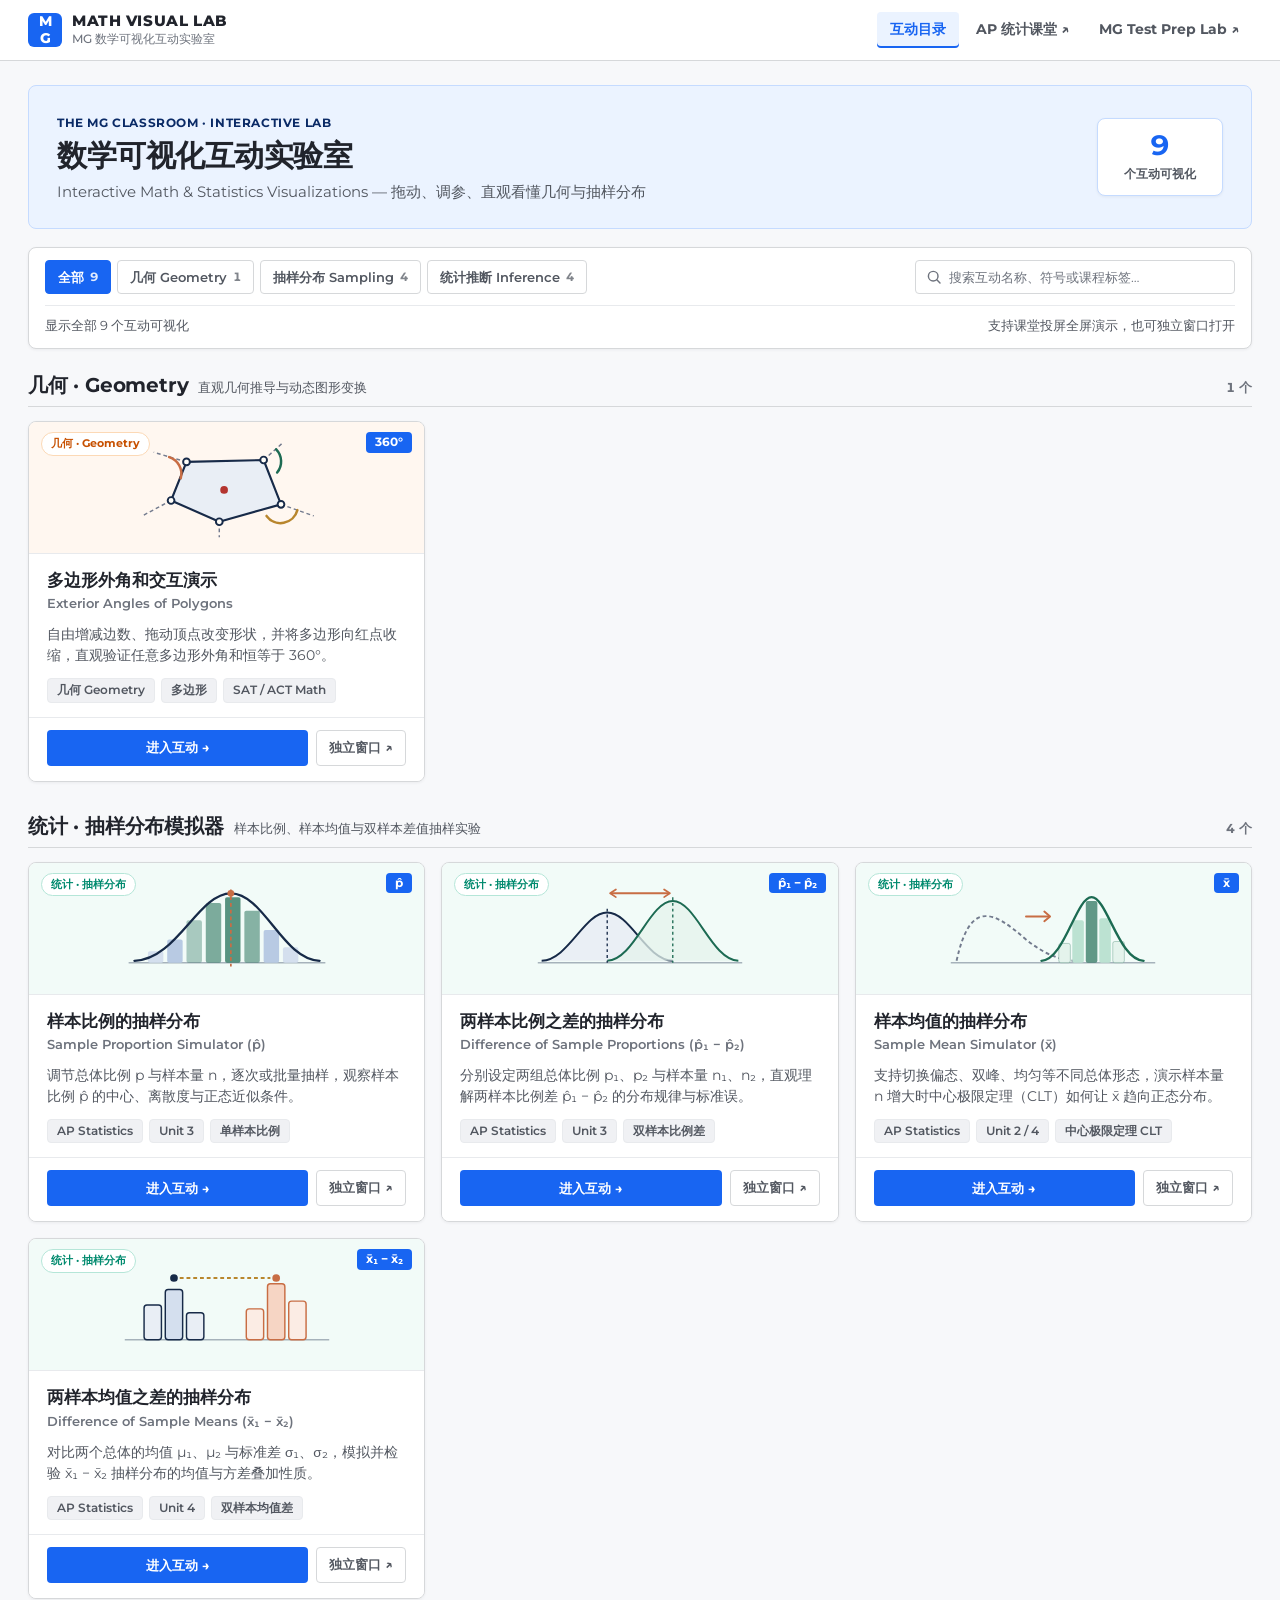
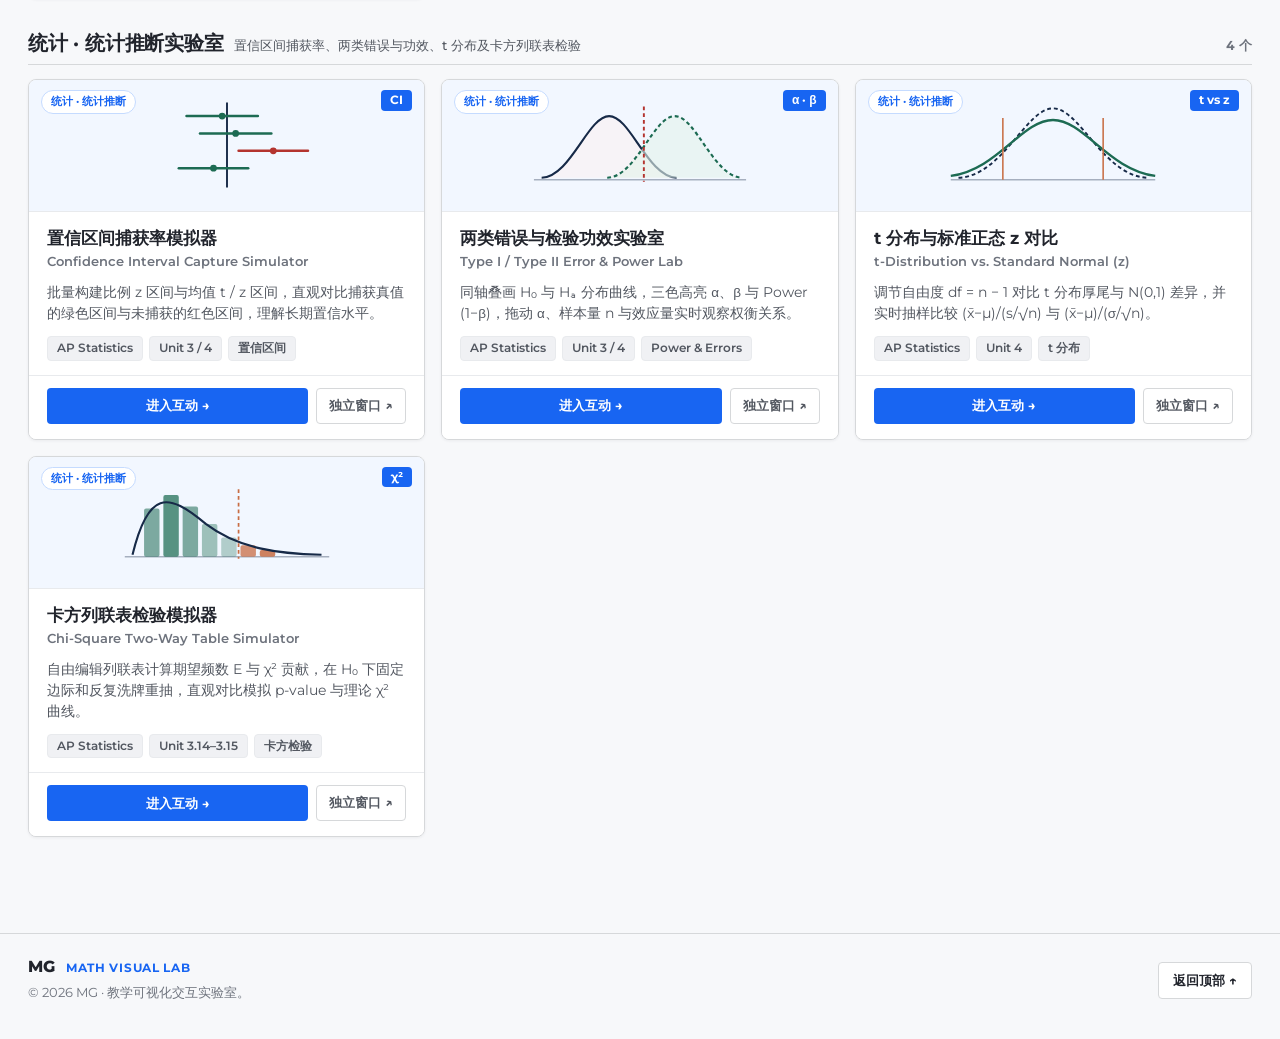
==== commit 0c77e766: "Unify Math Visual Lab to Khan Academy style" ====
--- a/index.html
+++ b/index.html
@@ -5,9 +5,9 @@
 <meta name="viewport" content="width=device-width, initial-scale=1">
 <title>MG Math Visual Lab · 数学可视化互动实验室</title>
 <meta name="description" content="MG 数学可视化互动实验室：整合几何交互演示与 AP Statistics 抽样分布模拟器。">
-<link rel="icon" href="data:image/svg+xml,%3Csvg%20xmlns%3D%22http%3A%2F%2Fwww.w3.org%2F2000%2Fsvg%22%20viewBox%3D%220%200%2040%2040%22%3E%3Crect%20width%3D%2240%22%20height%3D%2240%22%20rx%3D%2210%22%20fill%3D%22%23172A48%22%2F%3E%3Ctext%20x%3D%2220%22%20y%3D%2226%22%20text-anchor%3D%22middle%22%20font-family%3D%22Georgia%2Cserif%22%20font-size%3D%2218%22%20font-weight%3D%22700%22%20fill%3D%22%23E8B04A%22%3EMG%3C%2Ftext%3E%3C%2Fsvg%3E">
+<link rel="icon" href="data:image/svg+xml,%3Csvg%20xmlns%3D%22http%3A%2F%2Fwww.w3.org%2F2000%2Fsvg%22%20viewBox%3D%220%200%2040%2040%22%3E%3Crect%20width%3D%2240%22%20height%3D%2240%22%20rx%3D%228%22%20fill%3D%22%231865F2%22%2F%3E%3Ctext%20x%3D%2220%22%20y%3D%2225%22%20text-anchor%3D%22middle%22%20font-family%3D%22system-ui%2Csans-serif%22%20font-size%3D%2216%22%20font-weight%3D%22800%22%20fill%3D%22%23FFFFFF%22%3EMG%3C%2Ftext%3E%3C%2Fsvg%3E">
 <link rel="preload" href="fonts/Montserrat-Variable.woff2" as="font" type="font/woff2" crossorigin>
-<link rel="stylesheet" href="styles.css?v=2">
+<link rel="stylesheet" href="styles.css?v=20261127-ka1">
 </head>
 <body>
 <a class="skip" href="#main">跳转到内容</a>
@@ -31,7 +31,7 @@
 <main id="main">
   <section class="hero">
     <div class="hero-copy">
-      <p class="eyebrow"><span aria-hidden="true">✦</span> THE MG CLASSROOM · INTERACTIVE LAB</p>
+      <p class="eyebrow">THE MG CLASSROOM · INTERACTIVE LAB</p>
       <h1>数学可视化互动实验室</h1>
       <p class="hero-sub">Interactive Math &amp; Statistics Visualizations — 拖动、调参、直观看懂几何与抽样分布</p>
     </div>
@@ -58,7 +58,7 @@
       </div>
     </div>
     <div class="toolbar-meta">
-      <span id="filter-status" aria-live="polite">显示全部 5 个互动可视化</span>
+      <span id="filter-status" aria-live="polite">显示全部 9 个互动可视化</span>
       <span>支持课堂投屏全屏演示，也可独立窗口打开</span>
     </div>
   </section>
@@ -198,6 +198,7 @@
     for (const p of pills) p.setAttribute('aria-pressed', String(p.dataset.filter === 'all'));
     apply();
   });
+  apply();
 })();
 </script>
 </body>
--- a/styles.css
+++ b/styles.css
@@ -1,6 +1,6 @@
 /* ==========================================================
-   MG Math Visual Lab — Warm Paper Academic Design System
-   Self-hosted Montserrat + editorial serif; zero external dependencies.
+   MG Math Visual Lab — Khan Academy–Inspired Design System
+   Cool light canvas (#F7F8FA), pure white bordered cards, cobalt blue (#1865F2).
    ========================================================== */
 @font-face {
   font-family: "Montserrat";
@@ -11,33 +11,38 @@
 }
 
 :root {
-  --ground: #F5F2EA;
-  --surface: #FFFDF8;
-  --surface-2: #FAF7F0;
-  --line: #E6E0D3;
-  --line-soft: #EFEADF;
-  --navy: #172A48;
-  --navy-2: #223B63;
-  --navy-soft: #E9EEF5;
-  --navy-text: #C7CEDD;
-  --ink: #16203A;
-  --ink-2: #4B556B;
-  --ink-3: #737B8E;
-  --accent: #C86D44;
-  --accent-soft: #FBECE4;
-  --gold: #B8862D;
-  --gold-soft: #FBF1DB;
-  --gold-bright: #E8B04A;
-  --sage: #1D6B53;
-  --sage-soft: #E4F3EC;
-  --serif: "Iowan Old Style", "Palatino Linotype", "Charter", "Georgia", "Songti SC", "STSong", "Noto Serif SC", serif;
-  --sans: "Montserrat", -apple-system, BlinkMacSystemFont, "Segoe UI", "PingFang SC", "Hiragino Sans GB", "Microsoft YaHei", "Noto Sans SC", sans-serif;
-  --r-sm: 8px;
-  --r-md: 14px;
-  --r-lg: 20px;
-  --shadow-sm: 0 1px 2px rgba(23, 42, 72, 0.04), 0 4px 12px -6px rgba(23, 42, 72, 0.08);
-  --shadow-md: 0 2px 6px rgba(23, 42, 72, 0.05), 0 14px 28px -12px rgba(23, 42, 72, 0.14);
-  --t: background-color 0.16s ease, border-color 0.16s ease, color 0.16s ease, box-shadow 0.18s ease, transform 0.16s ease;
+  --ground: #F7F8FA;
+  --surface: #FFFFFF;
+  --surface-2: #F0F1F4;
+  --line: #D6D8DA;
+  --line-strong: #BFC3C9;
+  --line-soft: #E8EAED;
+  --navy: #1865F2;
+  --navy-2: #1152CC;
+  --navy-deep: #0A2A66;
+  --navy-soft: #EBF3FF;
+  --navy-border: #C5DBFF;
+  --navy-text: #525760;
+  --ink: #21242C;
+  --ink-2: #525760;
+  --ink-3: #6E737D;
+  --accent: #C75000;
+  --accent-soft: #FFF3E8;
+  --accent-border: #FCD9B6;
+  --gold: #1865F2;
+  --gold-soft: #EBF3FF;
+  --gold-bright: #1865F2;
+  --sage: #008A6E;
+  --sage-soft: #E6F7F2;
+  --sage-border: #B5E6D8;
+  --sans: "Lato", "Montserrat", -apple-system, BlinkMacSystemFont, "SF Pro Text", "PingFang SC", "Hiragino Sans GB", "Segoe UI", "Microsoft YaHei", sans-serif;
+  --serif: var(--sans);
+  --r-sm: 4px;
+  --r-md: 8px;
+  --r-lg: 8px;
+  --shadow-sm: 0 1px 3px rgba(33, 36, 44, 0.06);
+  --shadow-md: 0 4px 12px rgba(24, 101, 242, 0.1);
+  --t: background-color 0.14s ease, border-color 0.14s ease, color 0.14s ease, box-shadow 0.16s ease;
 }
 
 *, *::before, *::after {
@@ -71,7 +76,7 @@
 }
 
 :focus-visible {
-  outline: 2.5px solid var(--gold);
+  outline: 2.5px solid var(--navy);
   outline-offset: 2px;
   border-radius: var(--r-sm);
 }
@@ -86,7 +91,7 @@
   background: var(--navy);
   color: #fff;
   font-size: 13px;
-  font-weight: 600;
+  font-weight: 700;
   box-shadow: var(--shadow-md);
 }
 
@@ -103,9 +108,7 @@
   position: sticky;
   top: 0;
   z-index: 40;
-  background: rgba(245, 242, 234, 0.9);
-  backdrop-filter: saturate(1.2) blur(12px);
-  -webkit-backdrop-filter: saturate(1.2) blur(12px);
+  background: #FFFFFF;
   border-bottom: 1px solid var(--line);
 }
 
@@ -123,34 +126,31 @@
 .brand {
   display: inline-flex;
   align-items: center;
-  gap: 12px;
+  gap: 10px;
   min-width: 0;
 }
 
 .mark {
   flex: none;
-  width: 42px;
-  height: 42px;
-  border-radius: 11px;
+  width: 34px;
+  height: 34px;
+  border-radius: 6px;
   background: var(--navy);
   color: #fff;
   display: grid;
   place-items: center;
-  font: 700 17px/1 var(--serif);
-  letter-spacing: -0.04em;
-  border: 1px solid rgba(232, 176, 74, 0.35);
-  box-shadow: inset 0 -2px 0 rgba(232, 176, 74, 0.45), 0 4px 12px -4px rgba(23, 42, 72, 0.32);
+  font: 800 14px/1 var(--sans);
+  letter-spacing: -0.03em;
   transition: var(--t);
 }
 
 .mark em {
   font-style: normal;
-  color: var(--gold-bright);
+  color: #fff;
 }
 
 .brand:hover .mark {
   background: var(--navy-2);
-  transform: translateY(-1px);
 }
 
 .brand-text {
@@ -160,9 +160,9 @@
 }
 
 .brand-text strong {
-  font-size: 14px;
-  font-weight: 700;
-  letter-spacing: 0.08em;
+  font-size: 14.5px;
+  font-weight: 800;
+  letter-spacing: 0.04em;
   color: var(--ink);
 }
 
@@ -170,38 +170,34 @@
   margin-top: 2px;
   font-size: 12px;
   font-weight: 500;
-  color: var(--ink-2);
+  color: var(--ink-3);
 }
 
 .site-nav {
   display: flex;
   align-items: center;
   gap: 4px;
-  padding: 4px;
-  background: var(--surface);
-  border: 1px solid var(--line);
-  border-radius: 999px;
-  box-shadow: var(--shadow-sm);
 }
 
 .site-nav a {
-  padding: 7px 15px;
-  border-radius: 999px;
-  font-size: 13px;
-  font-weight: 600;
+  padding: 7px 13px;
+  border-radius: var(--r-sm);
+  font-size: 13.5px;
+  font-weight: 700;
   color: var(--ink-2);
   white-space: nowrap;
   transition: var(--t);
 }
 
 .site-nav a:hover {
-  background: var(--surface-2);
-  color: var(--ink);
+  background: var(--navy-soft);
+  color: var(--navy);
 }
 
 .site-nav a[aria-current="page"] {
-  background: var(--navy);
-  color: #fff;
+  background: var(--navy-soft);
+  color: var(--navy);
+  box-shadow: inset 0 -2px 0 var(--navy);
 }
 
 /* ---------- Main Container ---------- */
@@ -213,37 +209,22 @@
   flex: 1;
 }
 
-/* ---------- Compact Navy Editorial Hero ---------- */
+/* ---------- Khan Light Tinted Hero ---------- */
 .hero {
   position: relative;
-  overflow: hidden;
   display: flex;
   align-items: center;
   justify-content: space-between;
   gap: 24px;
-  margin-bottom: 20px;
-  padding: 28px 34px;
+  margin-bottom: 18px;
+  padding: 24px 28px;
   border-radius: var(--r-lg);
-  background: linear-gradient(135deg, #172A48 0%, #1F365B 68%, #25406A 100%);
-  color: #fff;
-  box-shadow: 0 14px 30px -16px rgba(23, 42, 72, 0.45);
-}
-
-.hero::after {
-  content: "";
-  position: absolute;
-  right: 170px;
-  bottom: 0;
-  width: 260px;
-  height: 126px;
-  pointer-events: none;
-  opacity: 0.14;
-  background: url("data:image/svg+xml,%3Csvg xmlns='http://www.w3.org/2000/svg' viewBox='0 0 260 126'%3E%3Cpolygon points='38,94 64,42 104,52 94,100' fill='none' stroke='%23E8B04A' stroke-width='1.8'/%3E%3Ccircle cx='64' cy='42' r='3.5' fill='%23E8B04A'/%3E%3Cpath d='M116 112 C 154 110, 174 22, 198 22 S 234 110, 256 112' fill='none' stroke='%23FFFFFF' stroke-width='2.2' stroke-linecap='round'/%3E%3Ccircle cx='198' cy='22' r='3.8' fill='%23E8B04A'/%3E%3C/svg%3E") no-repeat center / contain;
+  background: var(--navy-soft);
+  border: 1px solid var(--navy-border);
+  color: var(--ink);
 }
 
 .hero-copy {
-  position: relative;
-  z-index: 1;
   min-width: 0;
 }
 
@@ -251,55 +232,54 @@
   display: inline-flex;
   align-items: center;
   gap: 7px;
-  margin: 0 0 8px;
-  font-size: 11.5px;
-  font-weight: 700;
-  letter-spacing: 0.14em;
+  margin: 0 0 6px;
+  font-size: 12px;
+  font-weight: 700;
+  letter-spacing: 0.05em;
   text-transform: uppercase;
-  color: var(--gold-bright);
+  color: var(--navy-deep);
 }
 
 .hero h1 {
   margin: 0;
-  font: 600 clamp(25px, 3.2vw, 35px)/1.16 var(--serif);
-  letter-spacing: -0.02em;
-  color: #fff;
+  font: 700 clamp(24px, 3vw, 30px)/1.2 var(--sans);
+  letter-spacing: -0.015em;
+  color: var(--ink);
 }
 
 .hero-sub {
-  margin: 8px 0 0;
-  font-size: 14px;
-  color: var(--navy-text);
-  max-width: 600px;
+  margin: 7px 0 0;
+  font-size: 14.5px;
+  color: var(--ink-2);
+  max-width: 620px;
 }
 
 .hero-stat {
-  position: relative;
-  z-index: 1;
   flex: none;
   display: flex;
   flex-direction: column;
   align-items: center;
   justify-content: center;
-  min-width: 132px;
-  padding: 14px 18px;
+  min-width: 126px;
+  padding: 12px 18px;
   border-radius: var(--r-md);
-  background: rgba(255, 255, 255, 0.08);
-  border: 1px solid rgba(255, 255, 255, 0.16);
+  background: var(--surface);
+  border: 1px solid var(--navy-border);
+  box-shadow: var(--shadow-sm);
   text-align: center;
 }
 
 .hero-stat strong {
-  font: 600 34px/1 var(--serif);
-  color: var(--gold-bright);
+  font: 700 28px/1 var(--sans);
+  color: var(--navy);
   font-variant-numeric: tabular-nums;
 }
 
 .hero-stat span {
   margin-top: 5px;
   font-size: 12px;
-  font-weight: 500;
-  color: var(--navy-text);
+  font-weight: 600;
+  color: var(--ink-2);
   white-space: nowrap;
 }
 
@@ -307,9 +287,9 @@
 .toolbar {
   display: flex;
   flex-direction: column;
-  gap: 12px;
-  margin-bottom: 26px;
-  padding: 14px 16px;
+  gap: 11px;
+  margin-bottom: 24px;
+  padding: 12px 16px;
   border-radius: var(--r-md);
   background: var(--surface);
   border: 1px solid var(--line);
@@ -336,10 +316,10 @@
   align-items: center;
   gap: 6px;
   min-height: 34px;
-  padding: 0 13px;
-  border-radius: 999px;
+  padding: 0 12px;
+  border-radius: var(--r-sm);
   border: 1px solid var(--line);
-  background: var(--surface-2);
+  background: var(--surface);
   color: var(--ink-2);
   font-size: 13px;
   font-weight: 600;
@@ -348,15 +328,16 @@
 }
 
 .filter-pill:hover {
-  border-color: #CFC6B4;
-  color: var(--ink);
-  background: #fff;
+  border-color: var(--navy);
+  color: var(--navy);
+  background: var(--navy-soft);
 }
 
 .filter-pill[aria-pressed="true"] {
   background: var(--navy);
   border-color: var(--navy);
   color: #fff;
+  font-weight: 700;
 }
 
 .filter-pill .pill-n {
@@ -367,7 +348,7 @@
 }
 
 .filter-pill[aria-pressed="true"] .pill-n {
-  color: var(--gold-bright);
+  color: rgba(255, 255, 255, 0.88);
   opacity: 1;
 }
 
@@ -382,7 +363,7 @@
 
 .search-ico {
   position: absolute;
-  left: 12px;
+  left: 11px;
   width: 16px;
   height: 16px;
   color: var(--ink-3);
@@ -391,11 +372,11 @@
 
 .search-box input {
   width: 100%;
-  height: 36px;
-  padding: 0 32px 0 35px;
-  border-radius: 999px;
+  height: 34px;
+  padding: 0 30px 0 33px;
+  border-radius: var(--r-sm);
   border: 1px solid var(--line);
-  background: var(--surface-2);
+  background: var(--surface);
   font-size: 13px;
   color: var(--ink);
   transition: var(--t);
@@ -409,23 +390,28 @@
   outline: none;
   background: #fff;
   border-color: var(--navy);
-  box-shadow: 0 0 0 3px rgba(23, 42, 72, 0.1);
+  box-shadow: 0 0 0 3px var(--navy-soft);
 }
 
 .search-clear {
   position: absolute;
   right: 6px;
-  width: 24px;
-  height: 24px;
+  width: 22px;
+  height: 22px;
   border: 0;
   border-radius: 50%;
-  background: var(--line-soft);
+  background: var(--surface-2);
   color: var(--ink-2);
   font-size: 14px;
   line-height: 1;
   cursor: pointer;
   display: grid;
   place-items: center;
+}
+
+.search-clear:hover {
+  background: var(--line);
+  color: var(--ink);
 }
 
 .toolbar-meta {
@@ -442,7 +428,7 @@
 
 /* ---------- Category Sections & Tool Cards ---------- */
 .cat-section {
-  margin-bottom: 34px;
+  margin-bottom: 32px;
 }
 
 .cat-head {
@@ -465,7 +451,8 @@
 
 .cat-head h2 {
   margin: 0;
-  font: 600 22px/1.25 var(--serif);
+  font: 700 20px/1.25 var(--sans);
+  letter-spacing: -0.01em;
   color: var(--ink);
 }
 
@@ -477,7 +464,7 @@
 
 .cat-count {
   font-size: 12.5px;
-  font-weight: 600;
+  font-weight: 700;
   color: var(--ink-3);
   font-variant-numeric: tabular-nums;
 }
@@ -485,7 +472,7 @@
 .tools-grid {
   display: grid;
   grid-template-columns: repeat(3, minmax(0, 1fr));
-  gap: 18px;
+  gap: 16px;
 }
 
 .tool-card {
@@ -500,16 +487,15 @@
 }
 
 .tool-card:hover {
-  border-color: #CFC6B4;
+  border-color: var(--navy);
   box-shadow: var(--shadow-md);
-  transform: translateY(-2px);
 }
 
 .tool-thumb {
   position: relative;
   height: 132px;
   padding: 12px 16px;
-  background: linear-gradient(135deg, var(--surface-2) 0%, #F2EDE1 100%);
+  background: #F4F6FA;
   border-bottom: 1px solid var(--line-soft);
   display: flex;
   align-items: center;
@@ -517,15 +503,15 @@
 }
 
 .tool-card.cat-geometry .tool-thumb {
-  background: linear-gradient(135deg, #FBF4EE 0%, #F4EAE0 100%);
+  background: #FFF7F0;
 }
 
 .tool-card.cat-sampling .tool-thumb {
-  background: linear-gradient(135deg, #EEF6F2 0%, #E3EFE9 100%);
+  background: #F2FBF8;
 }
 
 .tool-card.cat-inference .tool-thumb {
-  background: linear-gradient(135deg, #EEF2F8 0%, #E4EBF4 100%);
+  background: #F2F7FF;
 }
 
 .tool-thumb svg {
@@ -542,24 +528,24 @@
   border-radius: 999px;
   font-size: 11px;
   font-weight: 700;
-  background: rgba(255, 253, 248, 0.92);
+  background: #FFFFFF;
   border: 1px solid var(--line);
   color: var(--ink);
 }
 
 .cat-geometry .thumb-badge {
-  color: #9A4825;
-  border-color: #E7C8B7;
+  color: var(--accent);
+  border-color: var(--accent-border);
 }
 
 .cat-sampling .thumb-badge {
   color: var(--sage);
-  border-color: #BCE0D2;
+  border-color: var(--sage-border);
 }
 
 .cat-inference .thumb-badge {
   color: var(--navy);
-  border-color: #C3D1E4;
+  border-color: var(--navy-border);
 }
 
 .thumb-symbol {
@@ -567,10 +553,10 @@
   top: 10px;
   right: 12px;
   padding: 2px 9px;
-  border-radius: 8px;
+  border-radius: var(--r-sm);
   background: var(--navy);
-  color: var(--gold-bright);
-  font: 700 12px/1.4 var(--serif);
+  color: #FFFFFF;
+  font: 700 12px/1.4 var(--sans);
 }
 
 .tool-body {
@@ -582,7 +568,7 @@
 
 .tool-title-zh {
   margin: 0;
-  font-size: 17px;
+  font-size: 16.5px;
   font-weight: 700;
   line-height: 1.3;
   color: var(--ink);
@@ -611,7 +597,7 @@
 
 .tool-tag {
   padding: 2px 9px;
-  border-radius: 999px;
+  border-radius: var(--r-sm);
   background: var(--surface-2);
   border: 1px solid var(--line-soft);
   font-size: 11.5px;
@@ -625,7 +611,7 @@
   gap: 8px;
   padding: 12px 18px 15px;
   border-top: 1px solid var(--line-soft);
-  background: rgba(250, 247, 240, 0.55);
+  background: var(--surface);
 }
 
 .btn-primary {
@@ -636,11 +622,11 @@
   gap: 6px;
   min-height: 36px;
   padding: 0 14px;
-  border-radius: 9px;
+  border-radius: var(--r-sm);
   background: var(--navy);
   color: #fff;
   font-size: 13px;
-  font-weight: 650;
+  font-weight: 700;
   transition: var(--t);
 }
 
@@ -655,12 +641,12 @@
   gap: 5px;
   min-height: 36px;
   padding: 0 12px;
-  border-radius: 9px;
+  border-radius: var(--r-sm);
   background: #fff;
   border: 1px solid var(--line);
   color: var(--ink-2);
   font-size: 12.5px;
-  font-weight: 600;
+  font-weight: 700;
   white-space: nowrap;
   transition: var(--t);
 }
@@ -694,14 +680,18 @@
 }
 
 .empty-reset {
-  padding: 7px 16px;
-  border-radius: 999px;
+  padding: 8px 16px;
+  border-radius: var(--r-sm);
   border: 1px solid var(--navy);
   background: var(--navy);
   color: #fff;
   font-size: 13px;
-  font-weight: 600;
+  font-weight: 700;
   cursor: pointer;
+}
+
+.empty-reset:hover {
+  background: var(--navy-2);
 }
 
 .site-footer {
@@ -719,15 +709,15 @@
 }
 
 .footer-brand strong {
-  font: 700 17px/1.2 var(--serif);
-  color: var(--navy);
+  font: 800 15.5px/1.2 var(--sans);
+  color: var(--ink);
 }
 
 .footer-brand strong span {
-  margin-left: 8px;
-  font: 600 11.5px/1 var(--sans);
-  letter-spacing: 0.1em;
-  color: var(--ink-3);
+  margin-left: 6px;
+  font: 700 11.5px/1 var(--sans);
+  letter-spacing: 0.06em;
+  color: var(--navy);
 }
 
 .footer-brand p {
@@ -736,20 +726,21 @@
 
 .back-top {
   flex: none;
-  padding: 7px 15px;
-  border-radius: 999px;
+  padding: 7px 14px;
+  border-radius: var(--r-sm);
   border: 1px solid var(--line);
   background: var(--surface);
   color: var(--ink);
   font-size: 13px;
-  font-weight: 600;
+  font-weight: 700;
   white-space: nowrap;
+  transition: var(--t);
 }
 
 .back-top:hover {
   border-color: var(--navy);
-  background: var(--navy);
-  color: #fff;
+  background: var(--navy-soft);
+  color: var(--navy);
 }
 
 /* ---------- Unified Viewer Shell (viewer.html) ---------- */
@@ -757,16 +748,16 @@
   height: 100dvh;
   min-height: 0;
   overflow: hidden;
-  background: var(--navy);
+  background: var(--ground);
 }
 
 .viewer-bar {
   flex: none;
-  min-height: 52px;
+  min-height: 54px;
   padding: 8px 16px;
-  background: var(--navy);
-  color: #fff;
-  border-bottom: 1px solid rgba(255, 255, 255, 0.14);
+  background: #FFFFFF;
+  color: var(--ink);
+  border-bottom: 1px solid var(--line);
   display: flex;
   align-items: center;
   justify-content: space-between;
@@ -786,28 +777,29 @@
   gap: 5px;
   min-height: 34px;
   padding: 0 12px;
-  border-radius: 999px;
-  background: rgba(255, 255, 255, 0.1);
-  border: 1px solid rgba(255, 255, 255, 0.18);
-  color: #fff;
-  font-size: 12.5px;
-  font-weight: 600;
+  border-radius: var(--r-sm);
+  background: var(--surface);
+  border: 1px solid var(--line);
+  color: var(--navy);
+  font-size: 13px;
+  font-weight: 700;
   white-space: nowrap;
   transition: var(--t);
 }
 
 .viewer-back:hover {
-  background: rgba(255, 255, 255, 0.2);
+  border-color: var(--navy);
+  background: var(--navy-soft);
 }
 
 .viewer-cat {
   flex: none;
   padding: 2px 9px;
   border-radius: 999px;
-  background: rgba(232, 176, 74, 0.18);
-  border: 1px solid rgba(232, 176, 74, 0.35);
-  color: var(--gold-bright);
-  font-size: 11px;
+  background: var(--navy-soft);
+  border: 1px solid var(--navy-border);
+  color: var(--navy);
+  font-size: 11.5px;
   font-weight: 700;
   white-space: nowrap;
 }
@@ -815,8 +807,8 @@
 .viewer-title {
   margin: 0;
   font-size: 14.5px;
-  font-weight: 650;
-  color: #fff;
+  font-weight: 700;
+  color: var(--ink);
   white-space: nowrap;
   overflow: hidden;
   text-overflow: ellipsis;
@@ -826,7 +818,7 @@
   margin-left: 8px;
   font-size: 12px;
   font-weight: 500;
-  color: var(--navy-text);
+  color: var(--ink-3);
 }
 
 .viewer-right {
@@ -840,10 +832,10 @@
   min-height: 34px;
   max-width: 240px;
   padding: 0 10px;
-  border-radius: 8px;
-  border: 1px solid rgba(255, 255, 255, 0.22);
-  background: rgba(255, 255, 255, 0.1);
-  color: #fff;
+  border-radius: var(--r-sm);
+  border: 1px solid var(--line);
+  background: var(--surface);
+  color: var(--ink);
   font-size: 12.5px;
   font-weight: 600;
   cursor: pointer;
@@ -851,8 +843,8 @@
 
 .viewer-select option,
 .viewer-select optgroup {
-  background: #172A48;
-  color: #fff;
+  background: #FFFFFF;
+  color: var(--ink);
 }
 
 .viewer-btn {
@@ -862,29 +854,33 @@
   gap: 5px;
   min-height: 34px;
   padding: 0 12px;
-  border-radius: 8px;
-  border: 1px solid rgba(255, 255, 255, 0.2);
-  background: rgba(255, 255, 255, 0.08);
-  color: #fff;
+  border-radius: var(--r-sm);
+  border: 1px solid var(--line);
+  background: var(--surface);
+  color: var(--ink-2);
   font-size: 12.5px;
-  font-weight: 600;
+  font-weight: 700;
   cursor: pointer;
   white-space: nowrap;
   transition: var(--t);
 }
 
 .viewer-btn:hover {
-  background: rgba(255, 255, 255, 0.18);
+  border-color: var(--navy);
+  color: var(--navy);
+  background: var(--navy-soft);
 }
 
 .viewer-btn.is-gold {
-  background: var(--gold-bright);
-  border-color: var(--gold-bright);
-  color: var(--navy);
+  background: var(--navy);
+  border-color: var(--navy);
+  color: #FFFFFF;
 }
 
 .viewer-btn.is-gold:hover {
-  background: #f0be60;
+  background: var(--navy-2);
+  border-color: var(--navy-2);
+  color: #FFFFFF;
 }
 
 .viewer-frame {
@@ -927,6 +923,7 @@
     width: 100%;
     display: grid;
     grid-template-columns: repeat(3, minmax(0, 1fr));
+    gap: 4px;
   }
 
   .site-nav a {
@@ -942,15 +939,8 @@
   .hero {
     flex-direction: column;
     align-items: flex-start;
-    padding: 22px 20px;
+    padding: 20px 18px;
     gap: 14px;
-  }
-
-  .hero::after {
-    right: -20px;
-    bottom: -6px;
-    width: 180px;
-    height: 90px;
   }
 
   .hero-stat {
@@ -961,7 +951,7 @@
   }
 
   .hero-stat strong {
-    font-size: 24px;
+    font-size: 22px;
   }
 
   .hero-stat span {
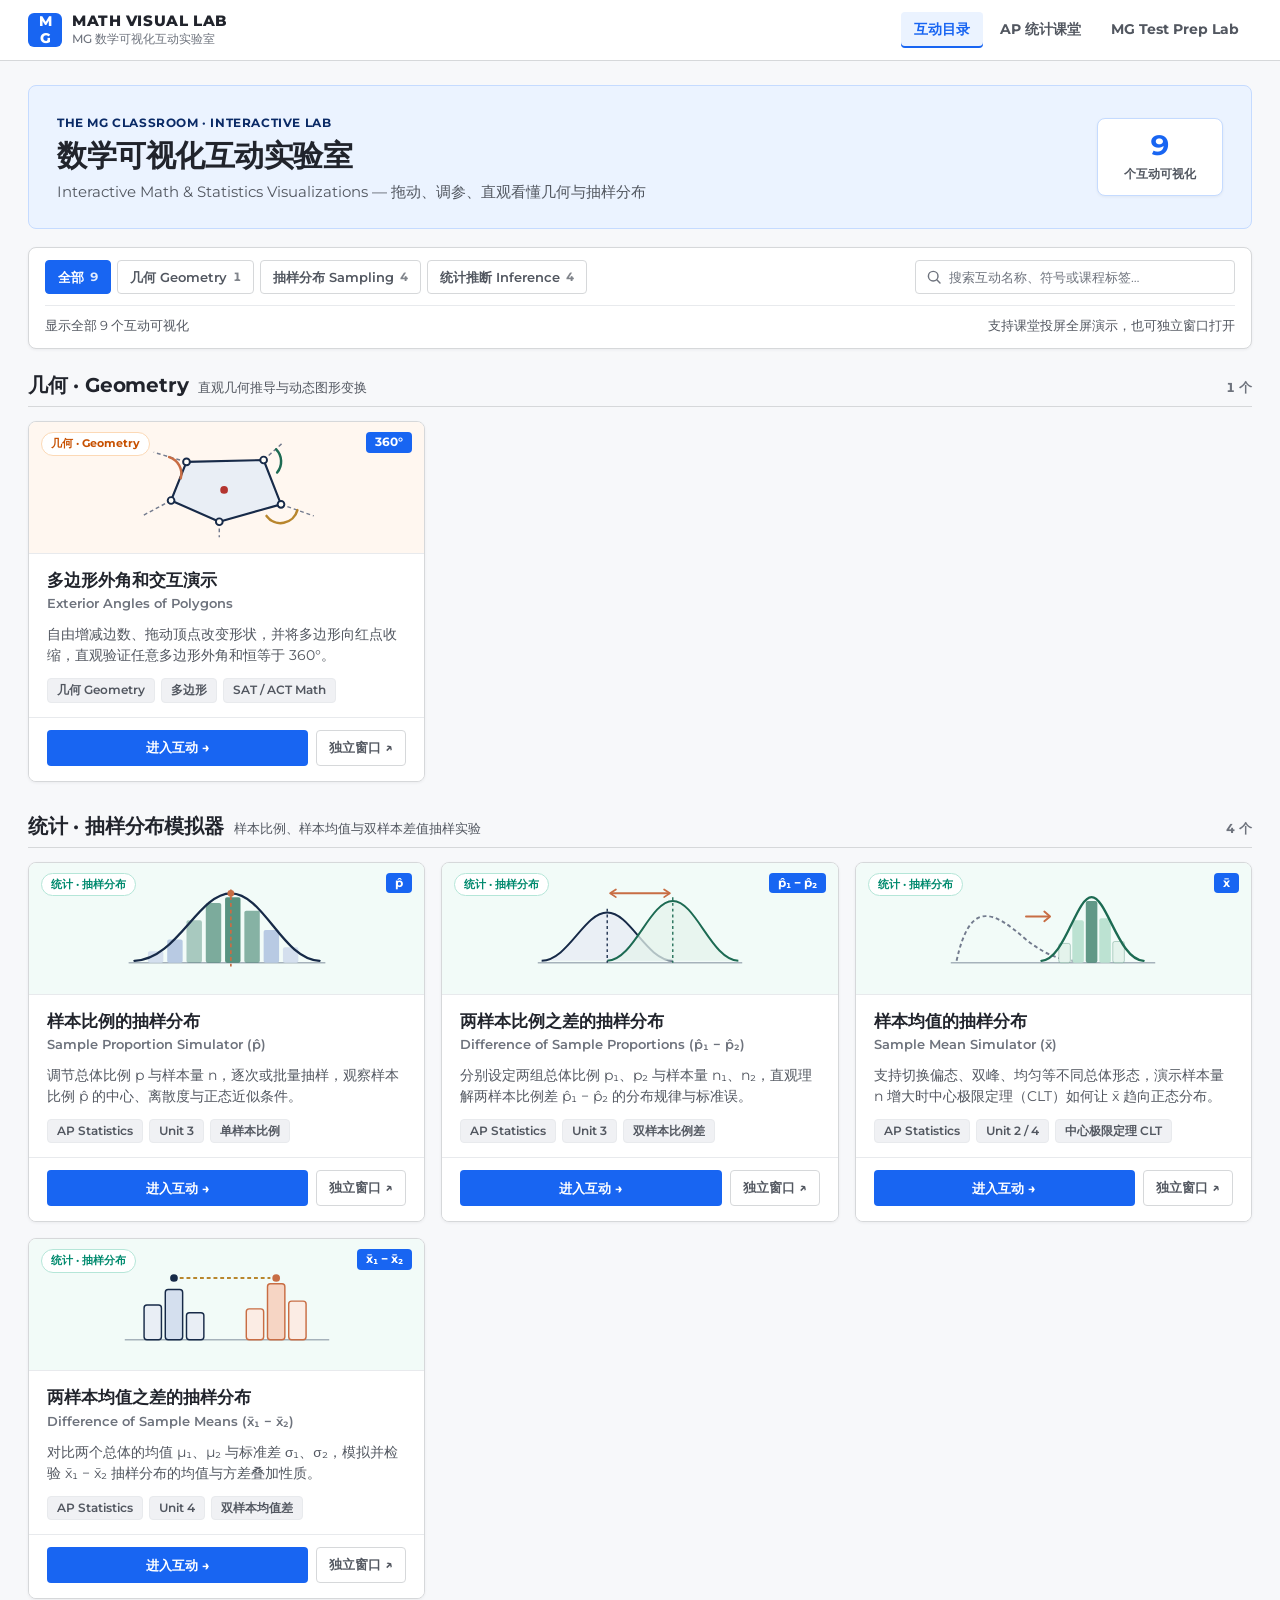
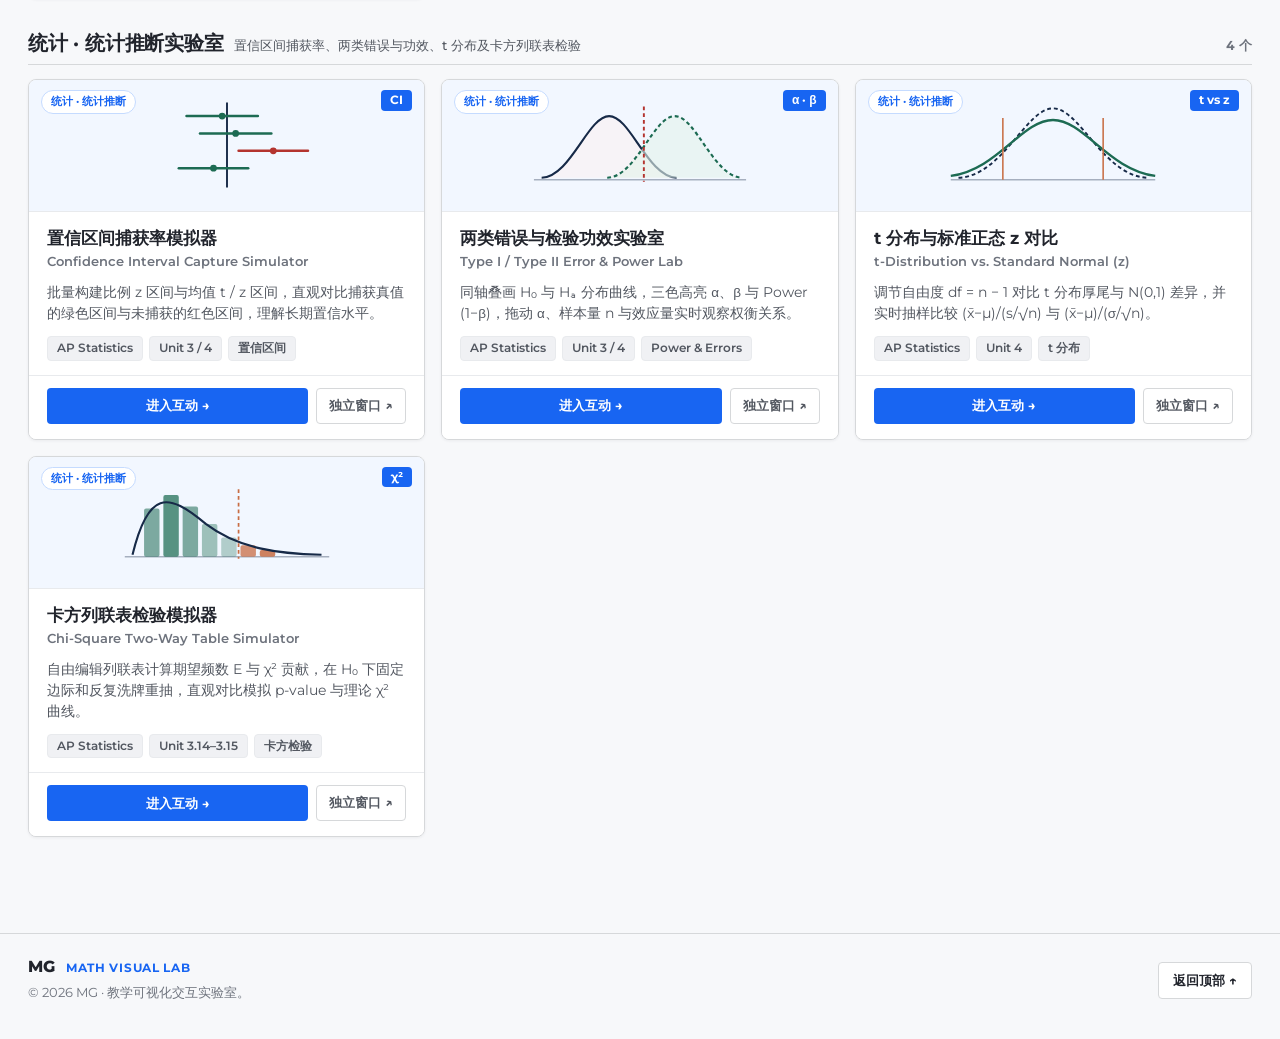
==== commit da890761: "Open stats and main site links in same tab from Math Visual Lab" ====
--- a/index.html
+++ b/index.html
@@ -22,8 +22,8 @@
     </a>
     <nav class="site-nav" aria-label="主导航">
       <a href="index.html" aria-current="page">互动目录</a>
-      <a href="https://stats.mgpreplab.com/" target="_blank" rel="noopener">AP 统计课堂 ↗</a>
-      <a href="https://mgpreplab.com/" target="_blank" rel="noopener">MG Test Prep Lab ↗</a>
+      <a href="https://stats.mgpreplab.com/">AP 统计课堂</a>
+      <a href="https://mgpreplab.com/">MG Test Prep Lab</a>
     </nav>
   </div>
 </header>
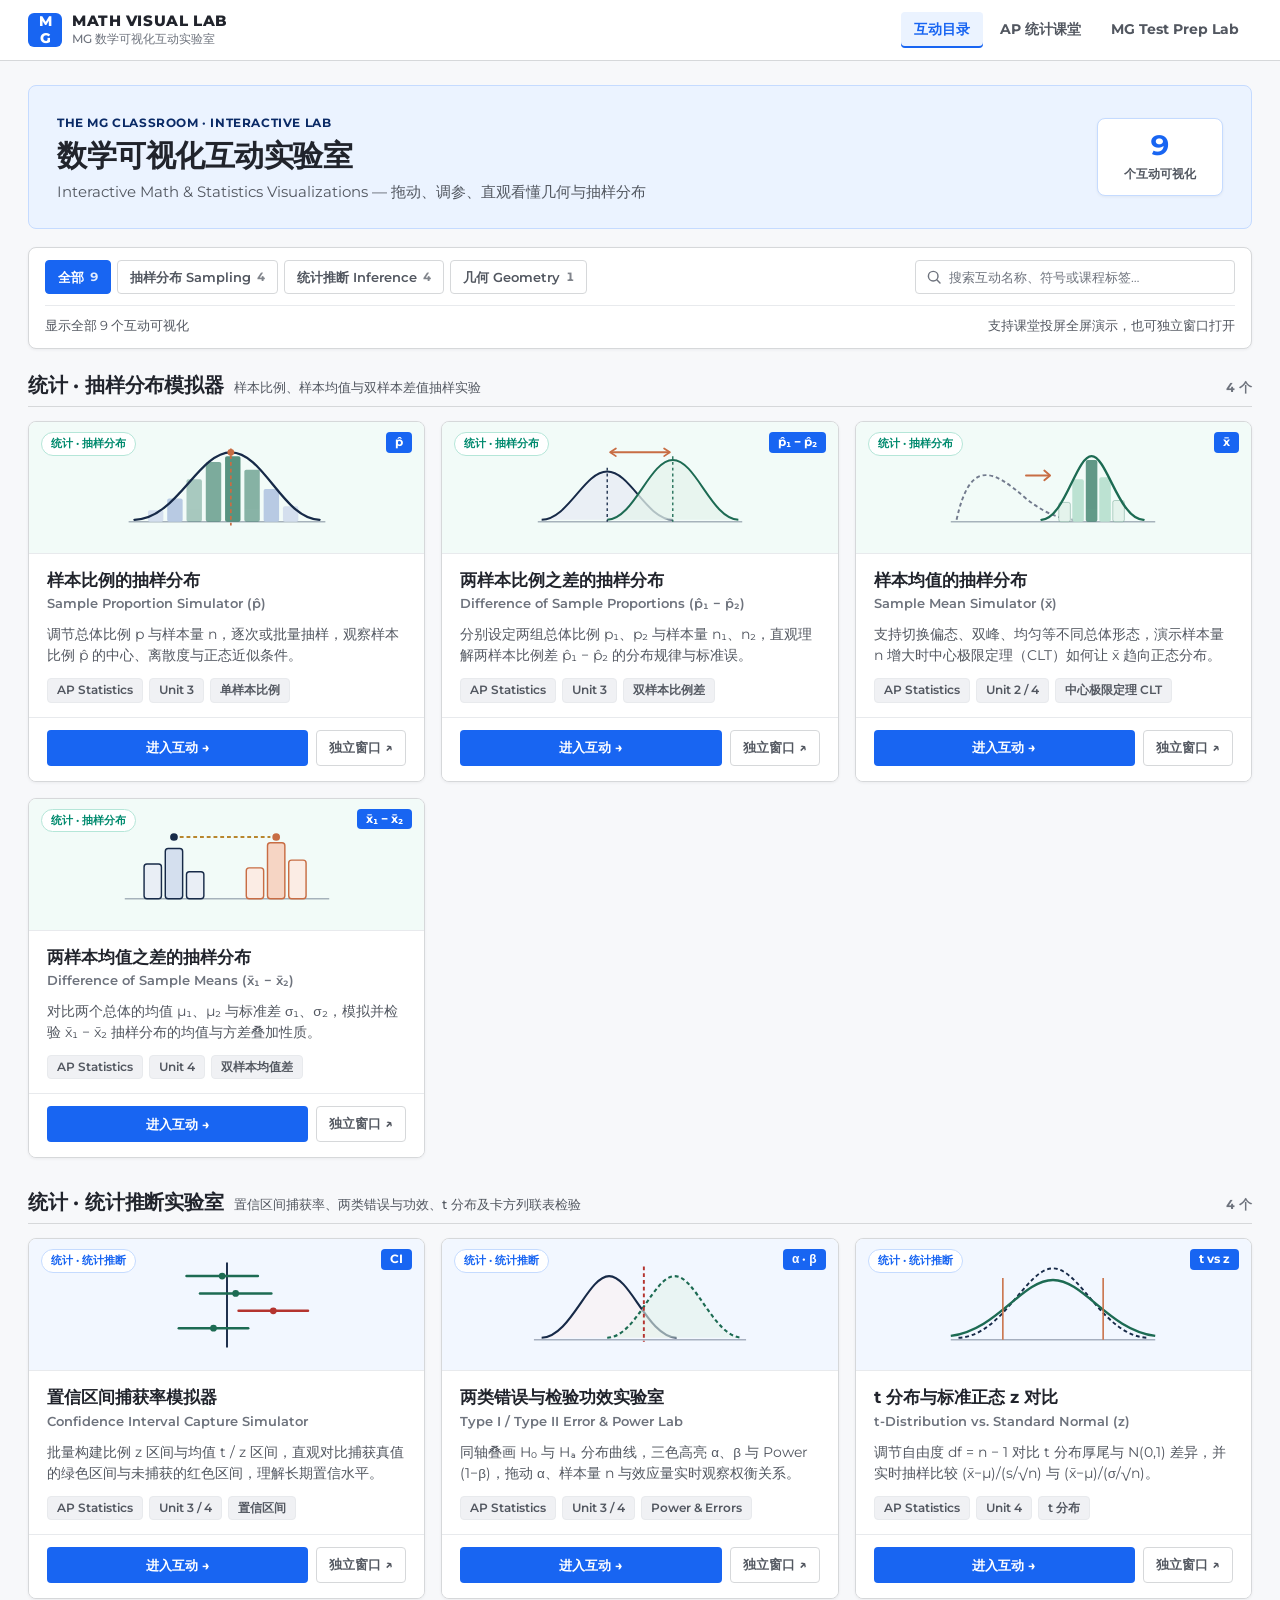
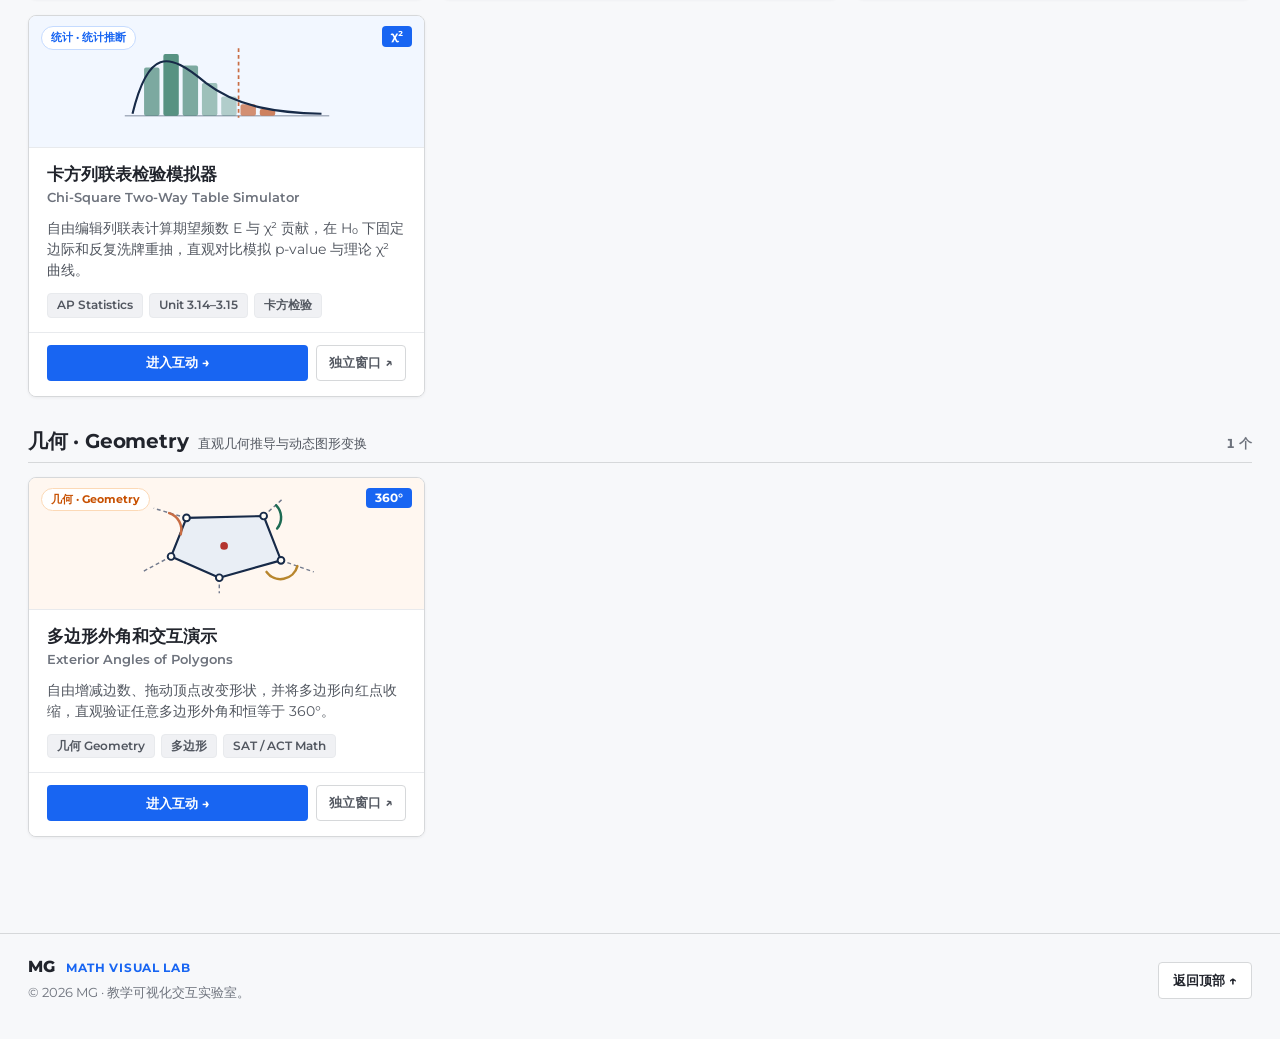
==== commit 5e63cd16: "Move Geometry section to the bottom in Math Visual Lab" ====
--- a/index.html
+++ b/index.html
@@ -45,9 +45,9 @@
     <div class="toolbar-row">
       <div class="filter-pills" role="group" aria-label="按学科分类筛选">
         <button type="button" class="filter-pill" data-filter="all" aria-pressed="true">全部 <span class="pill-n" id="count-all">9</span></button>
-        <button type="button" class="filter-pill" data-filter="geometry" aria-pressed="false">几何 Geometry <span class="pill-n" id="count-geometry">1</span></button>
         <button type="button" class="filter-pill" data-filter="sampling" aria-pressed="false">抽样分布 Sampling <span class="pill-n" id="count-sampling">4</span></button>
         <button type="button" class="filter-pill" data-filter="inference" aria-pressed="false">统计推断 Inference <span class="pill-n" id="count-inference">4</span></button>
+        <button type="button" class="filter-pill" data-filter="geometry" aria-pressed="false">几何 Geometry <span class="pill-n" id="count-geometry">1</span></button>
       </div>
       <div class="search-box">
         <svg class="search-ico" viewBox="0 0 20 20" fill="none" stroke="currentColor" stroke-width="1.8" stroke-linecap="round" stroke-linejoin="round" aria-hidden="true">
@@ -93,9 +93,9 @@
   const resetBtn = document.getElementById('filter-reset');
 
   const GROUPS = [
-    { key: 'geometry', title: '几何 · Geometry', sub: '直观几何推导与动态图形变换' },
     { key: 'sampling', title: '统计 · 抽样分布模拟器', sub: '样本比例、样本均值与双样本差值抽样实验' },
-    { key: 'inference', title: '统计 · 统计推断实验室', sub: '置信区间捕获率、两类错误与功效、t 分布及卡方列联表检验' }
+    { key: 'inference', title: '统计 · 统计推断实验室', sub: '置信区间捕获率、两类错误与功效、t 分布及卡方列联表检验' },
+    { key: 'geometry', title: '几何 · Geometry', sub: '直观几何推导与动态图形变换' }
   ];
 
   const esc = s => String(s ?? '').replace(/[&<>"']/g, c => ({
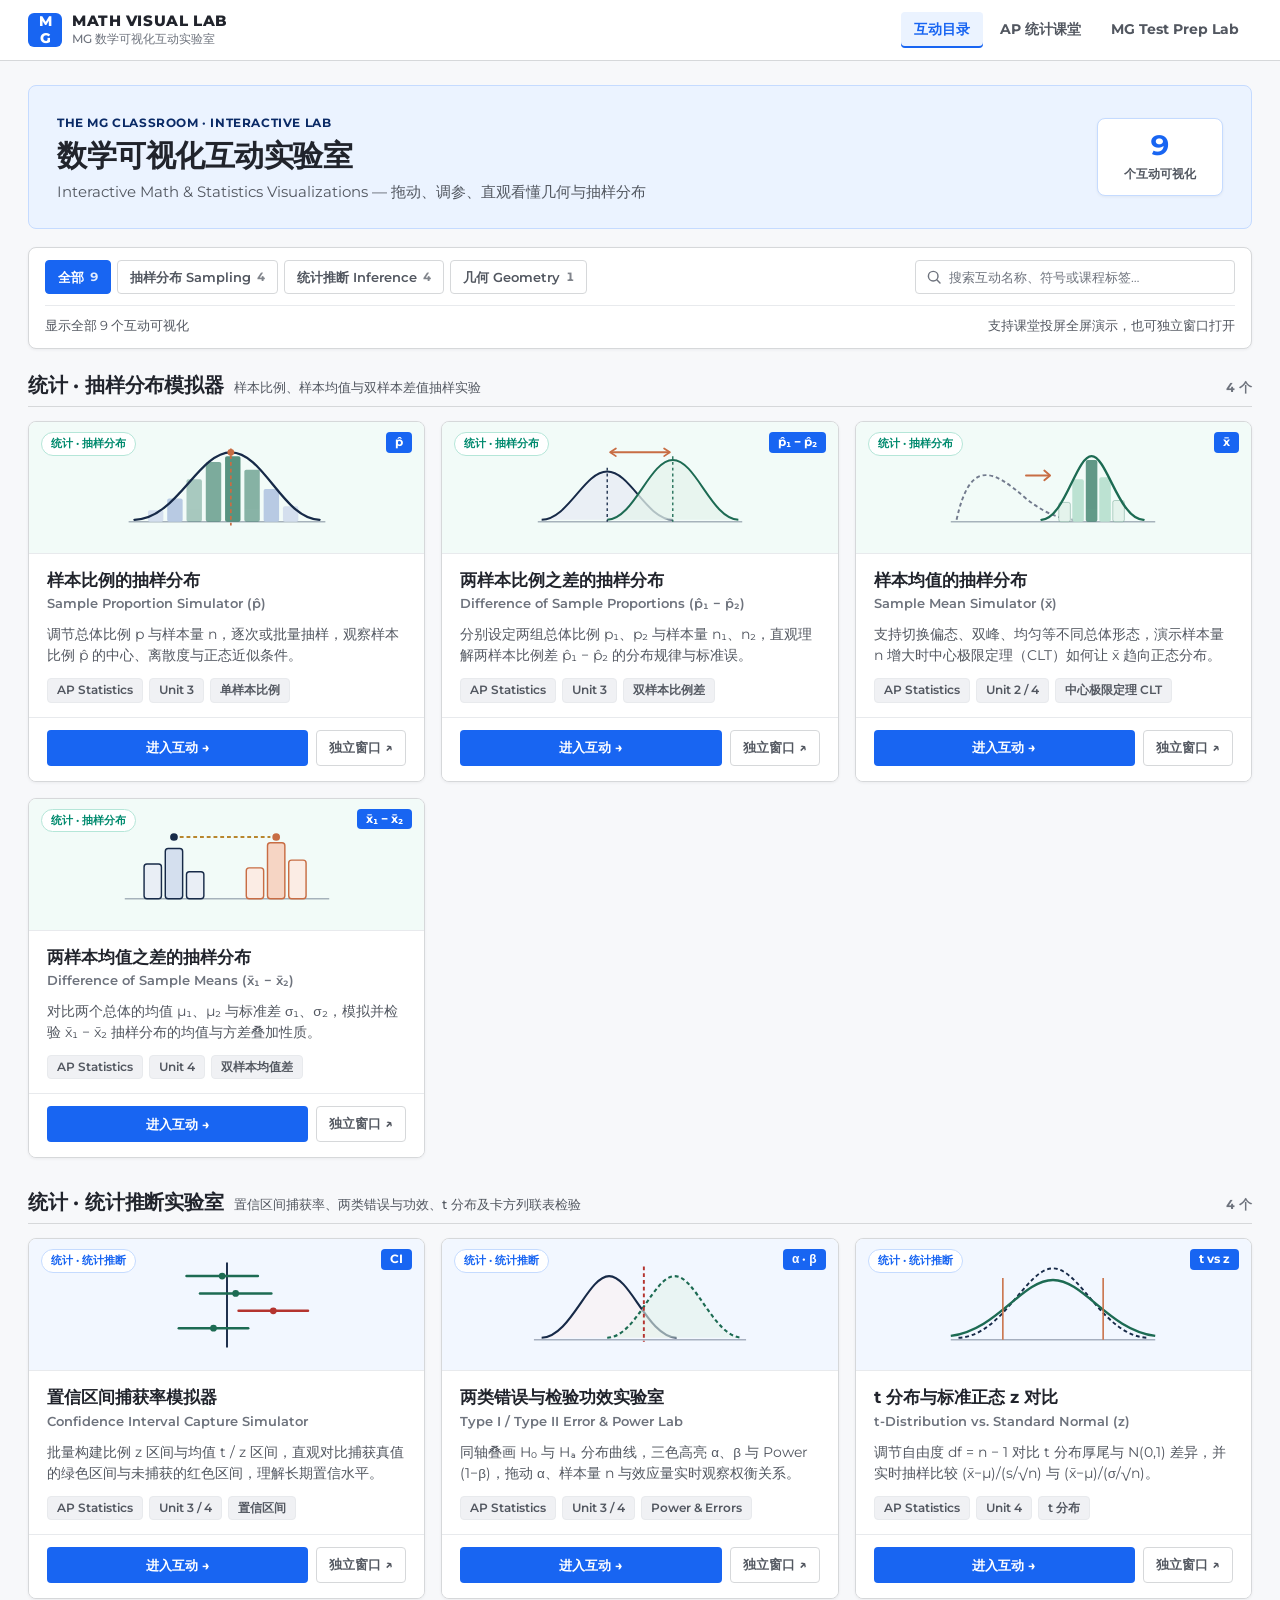
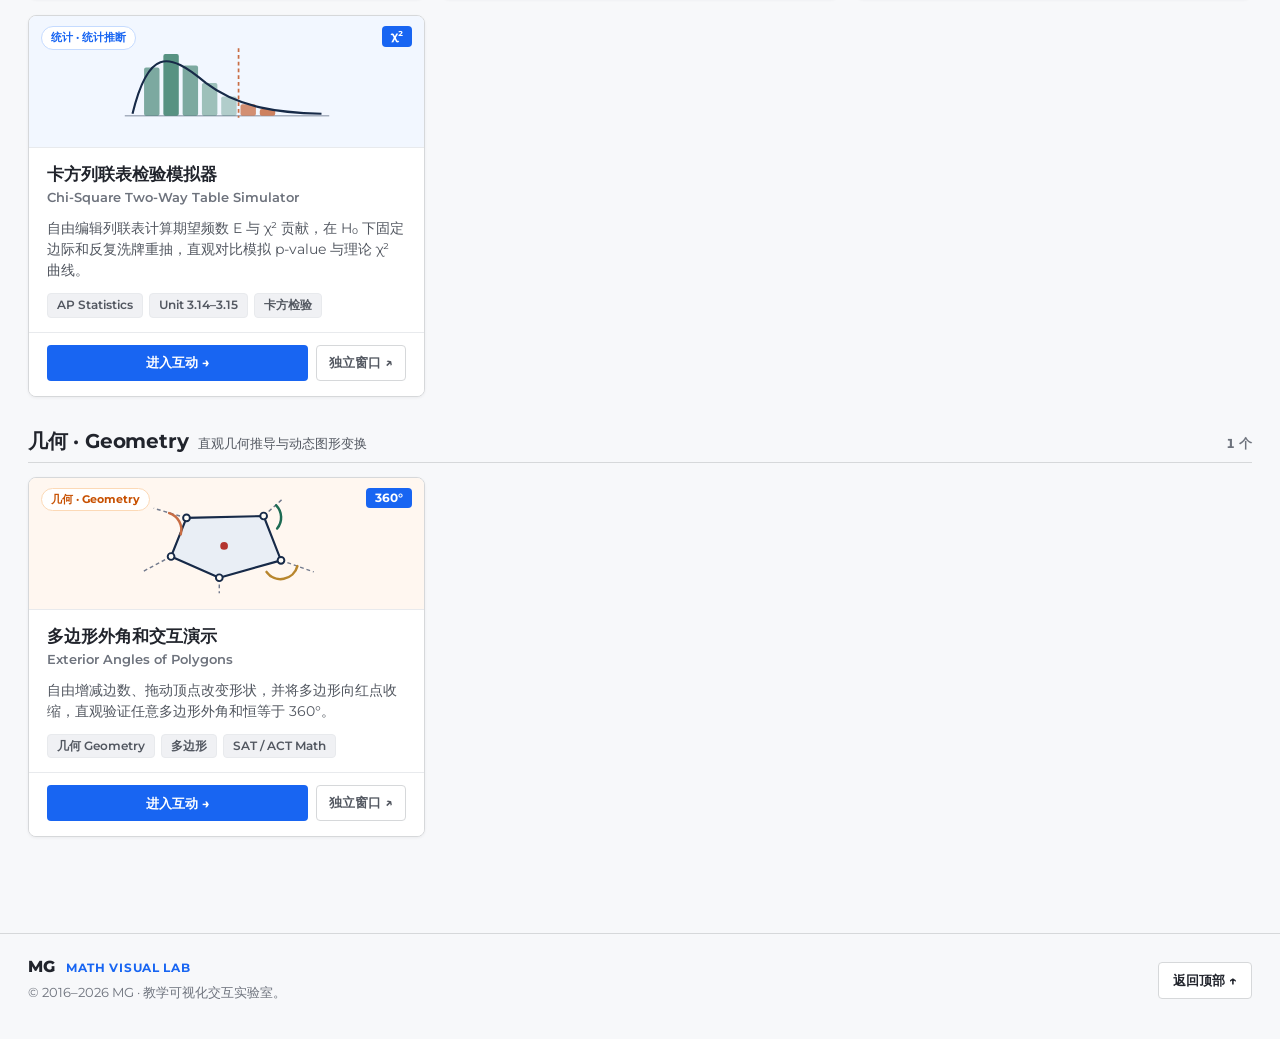
==== commit a72cb2ee: "Update footer copyright year to 2016–2026" ====
--- a/index.html
+++ b/index.html
@@ -75,7 +75,7 @@
 <footer class="site-footer">
   <div class="footer-brand">
     <strong>MG <span>MATH VISUAL LAB</span></strong>
-    <p>© 2026 MG · 教学可视化交互实验室。</p>
+    <p>© 2016–2026 MG · 教学可视化交互实验室。</p>
   </div>
   <a class="back-top" href="#main">返回顶部 ↑</a>
 </footer>
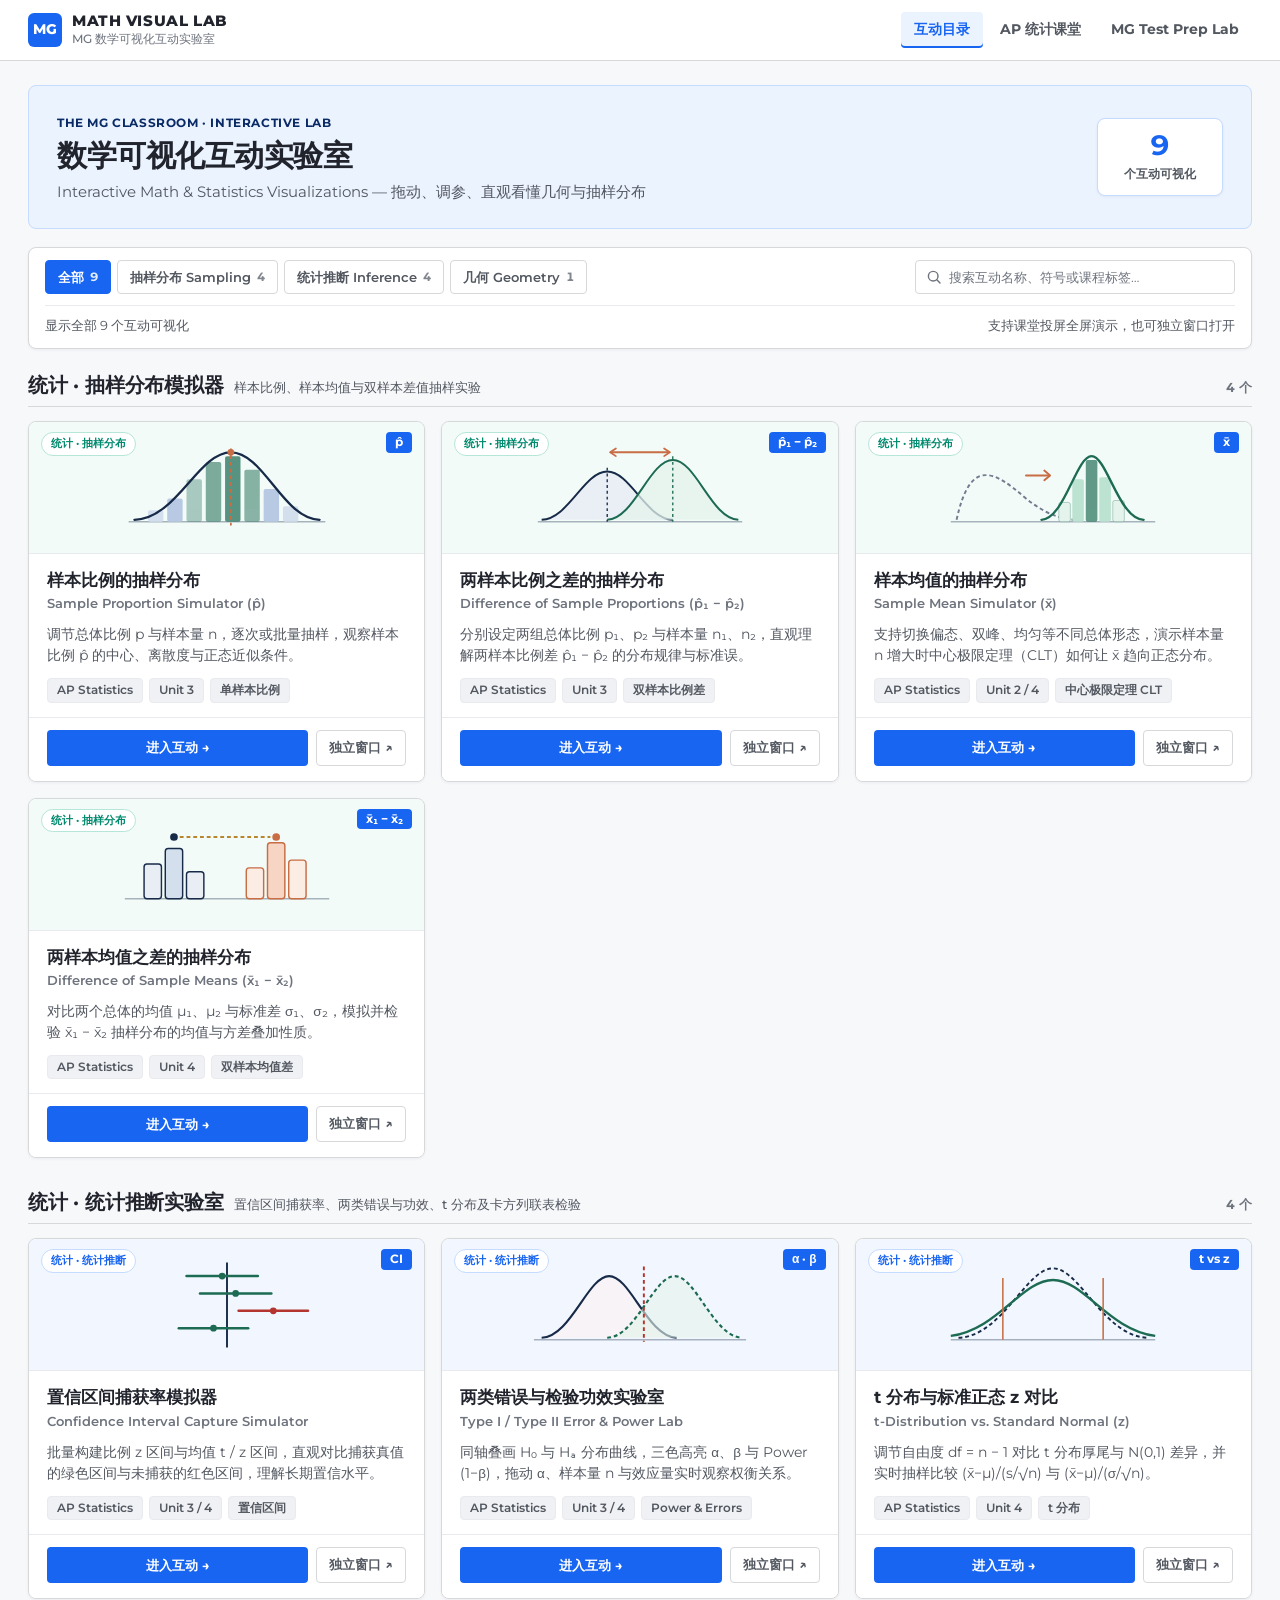
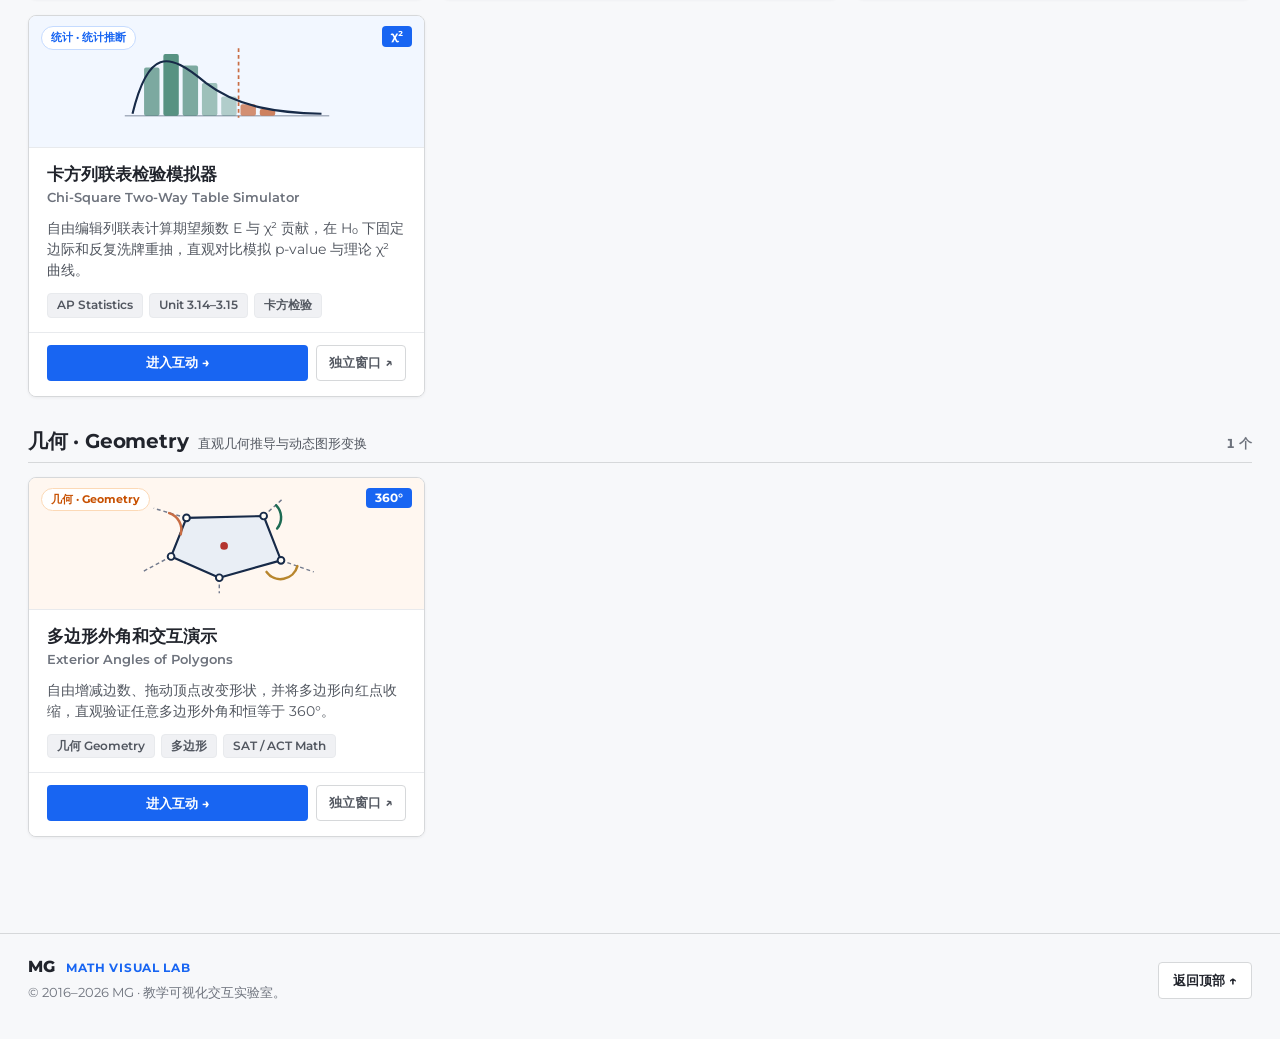
==== commit 002f6dd8: "Fix MG brand mark to display horizontally" ====
--- a/index.html
+++ b/index.html
@@ -7,7 +7,7 @@
 <meta name="description" content="MG 数学可视化互动实验室：整合几何交互演示与 AP Statistics 抽样分布模拟器。">
 <link rel="icon" href="data:image/svg+xml,%3Csvg%20xmlns%3D%22http%3A%2F%2Fwww.w3.org%2F2000%2Fsvg%22%20viewBox%3D%220%200%2040%2040%22%3E%3Crect%20width%3D%2240%22%20height%3D%2240%22%20rx%3D%228%22%20fill%3D%22%231865F2%22%2F%3E%3Ctext%20x%3D%2220%22%20y%3D%2225%22%20text-anchor%3D%22middle%22%20font-family%3D%22system-ui%2Csans-serif%22%20font-size%3D%2216%22%20font-weight%3D%22800%22%20fill%3D%22%23FFFFFF%22%3EMG%3C%2Ftext%3E%3C%2Fsvg%3E">
 <link rel="preload" href="fonts/Montserrat-Variable.woff2" as="font" type="font/woff2" crossorigin>
-<link rel="stylesheet" href="styles.css?v=20261127-ka1">
+<link rel="stylesheet" href="styles.css?v=20261127-ka2">
 </head>
 <body>
 <a class="skip" href="#main">跳转到内容</a>
--- a/styles.css
+++ b/styles.css
@@ -137,10 +137,11 @@
   border-radius: 6px;
   background: var(--navy);
   color: #fff;
-  display: grid;
-  place-items: center;
-  font: 800 14px/1 var(--sans);
-  letter-spacing: -0.03em;
+  display: inline-flex;
+  align-items: center;
+  justify-content: center;
+  font: 800 13.5px/1 var(--sans);
+  letter-spacing: -0.02em;
   transition: var(--t);
 }
 
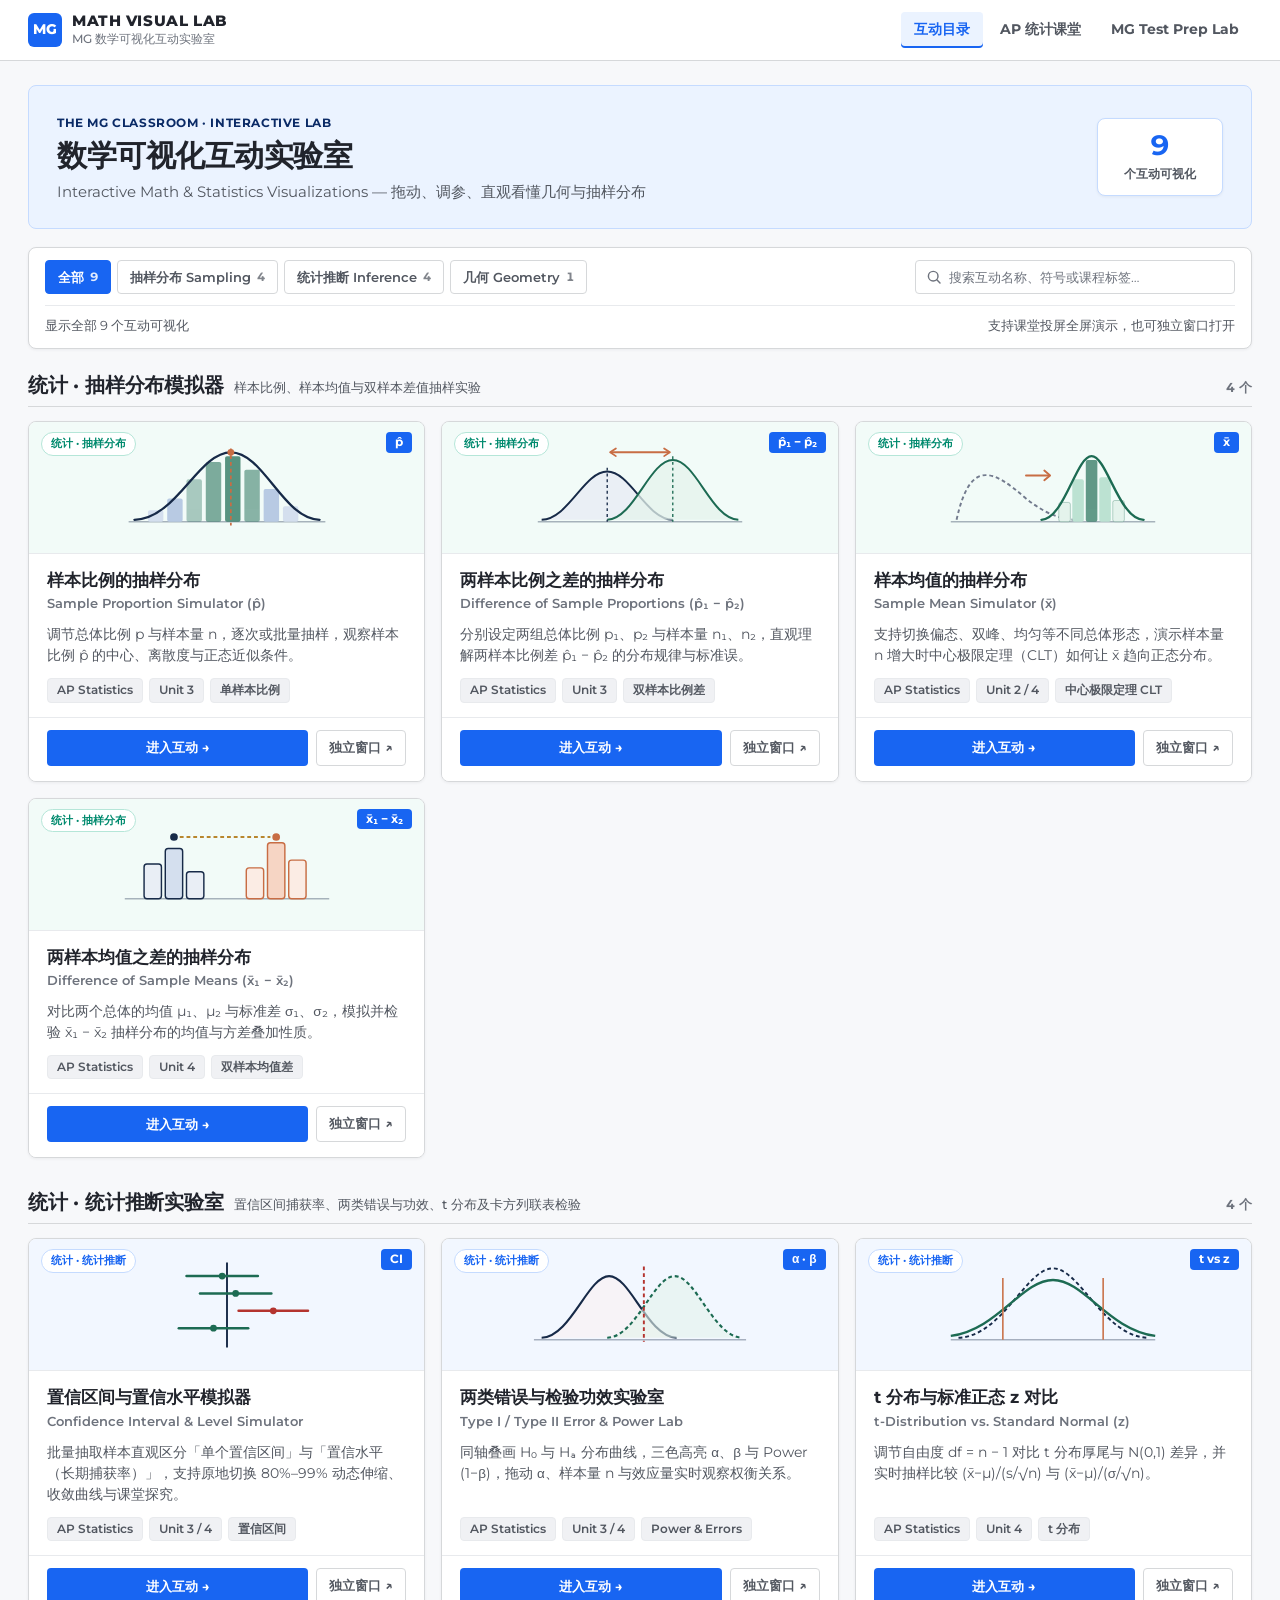
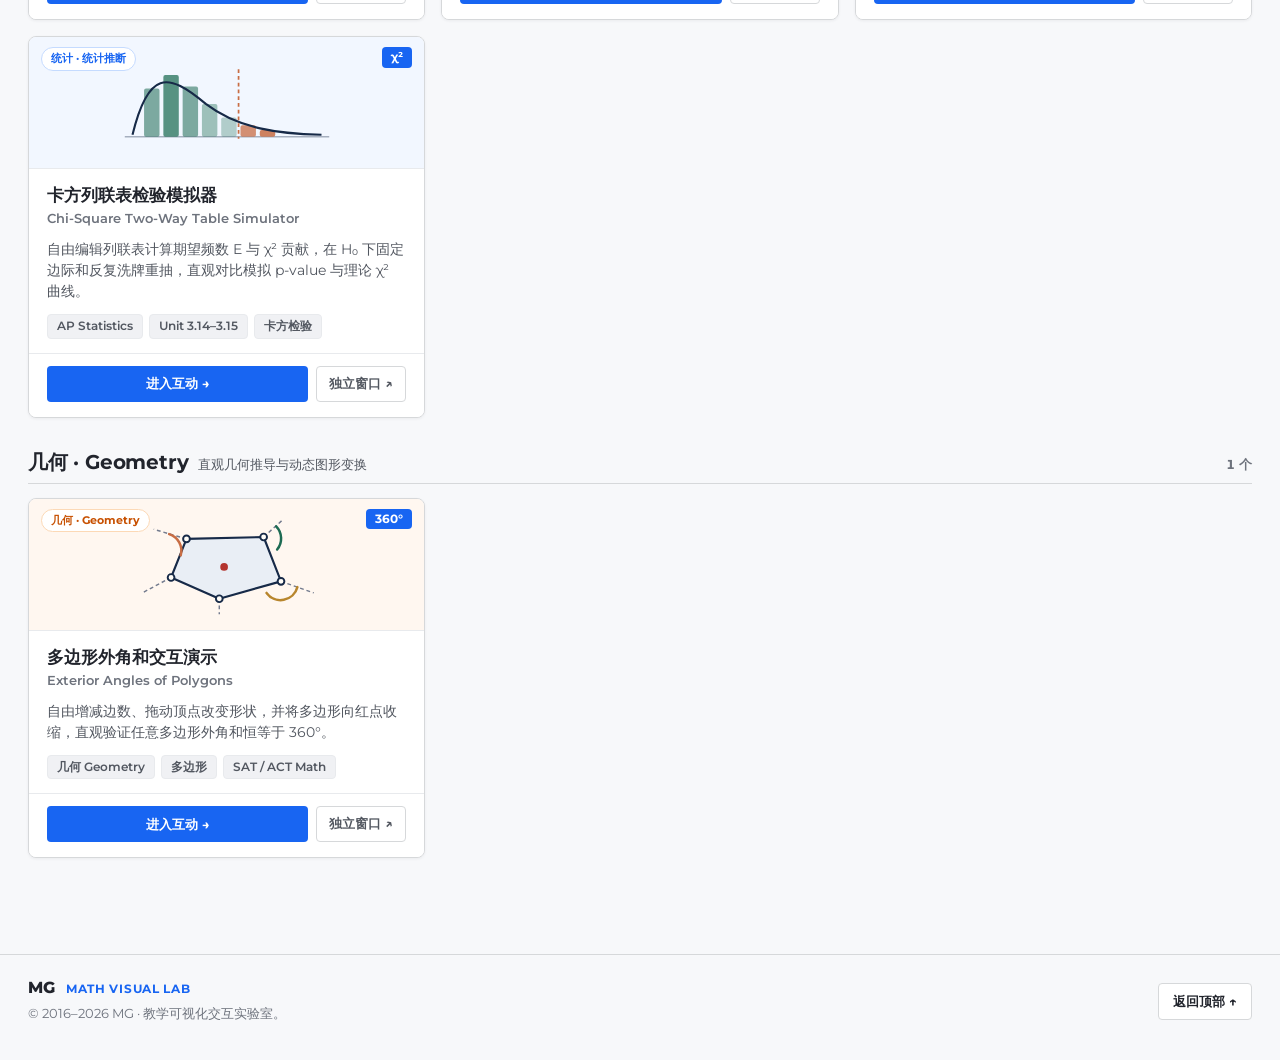
==== commit 62922c68: "Upgrade confidence interval simulator with live resize, convergence curve, and CI vs confidence leve" ====
--- a/index.html
+++ b/index.html
@@ -80,7 +80,7 @@
   <a class="back-top" href="#main">返回顶部 ↑</a>
 </footer>
 
-<script src="tools.js?v=2"></script>
+<script src="tools.js?v=3"></script>
 <script>
 (() => {
   const tools = window.MG_MATH_TOOLS || [];
